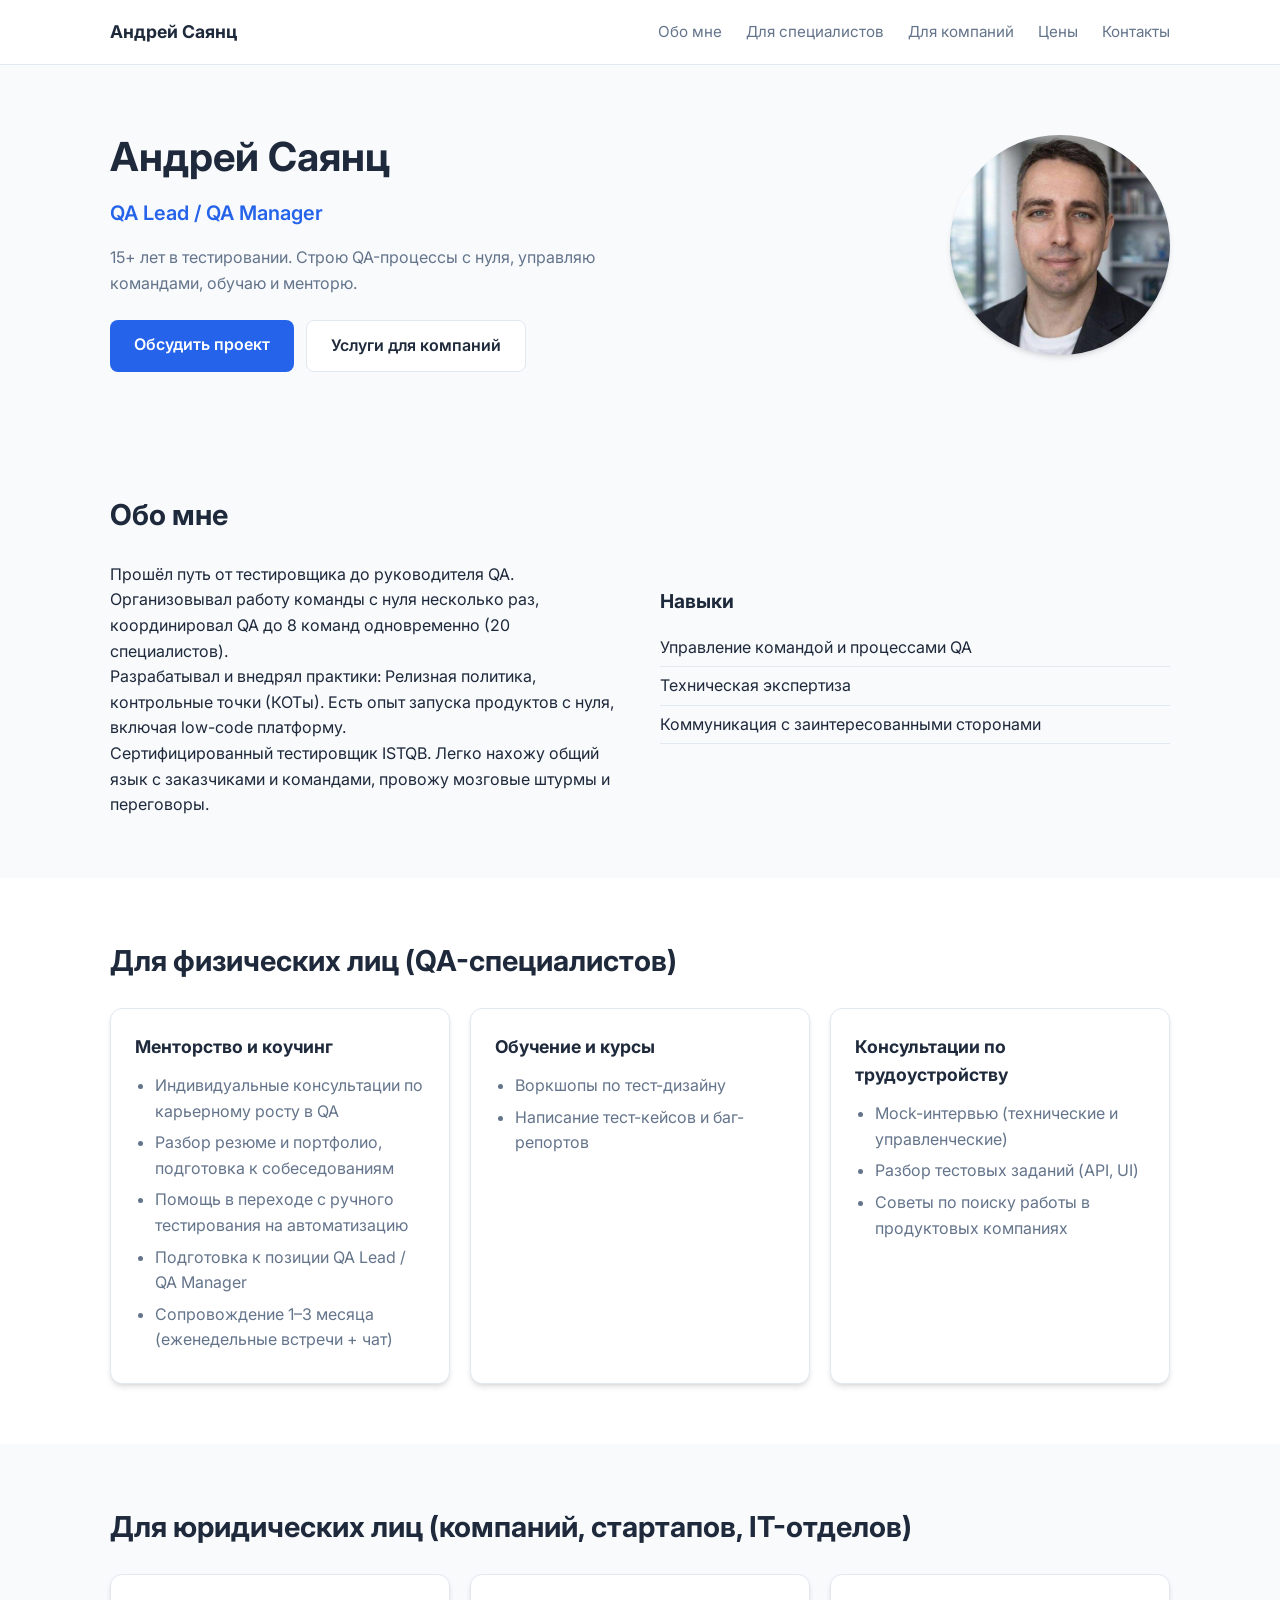
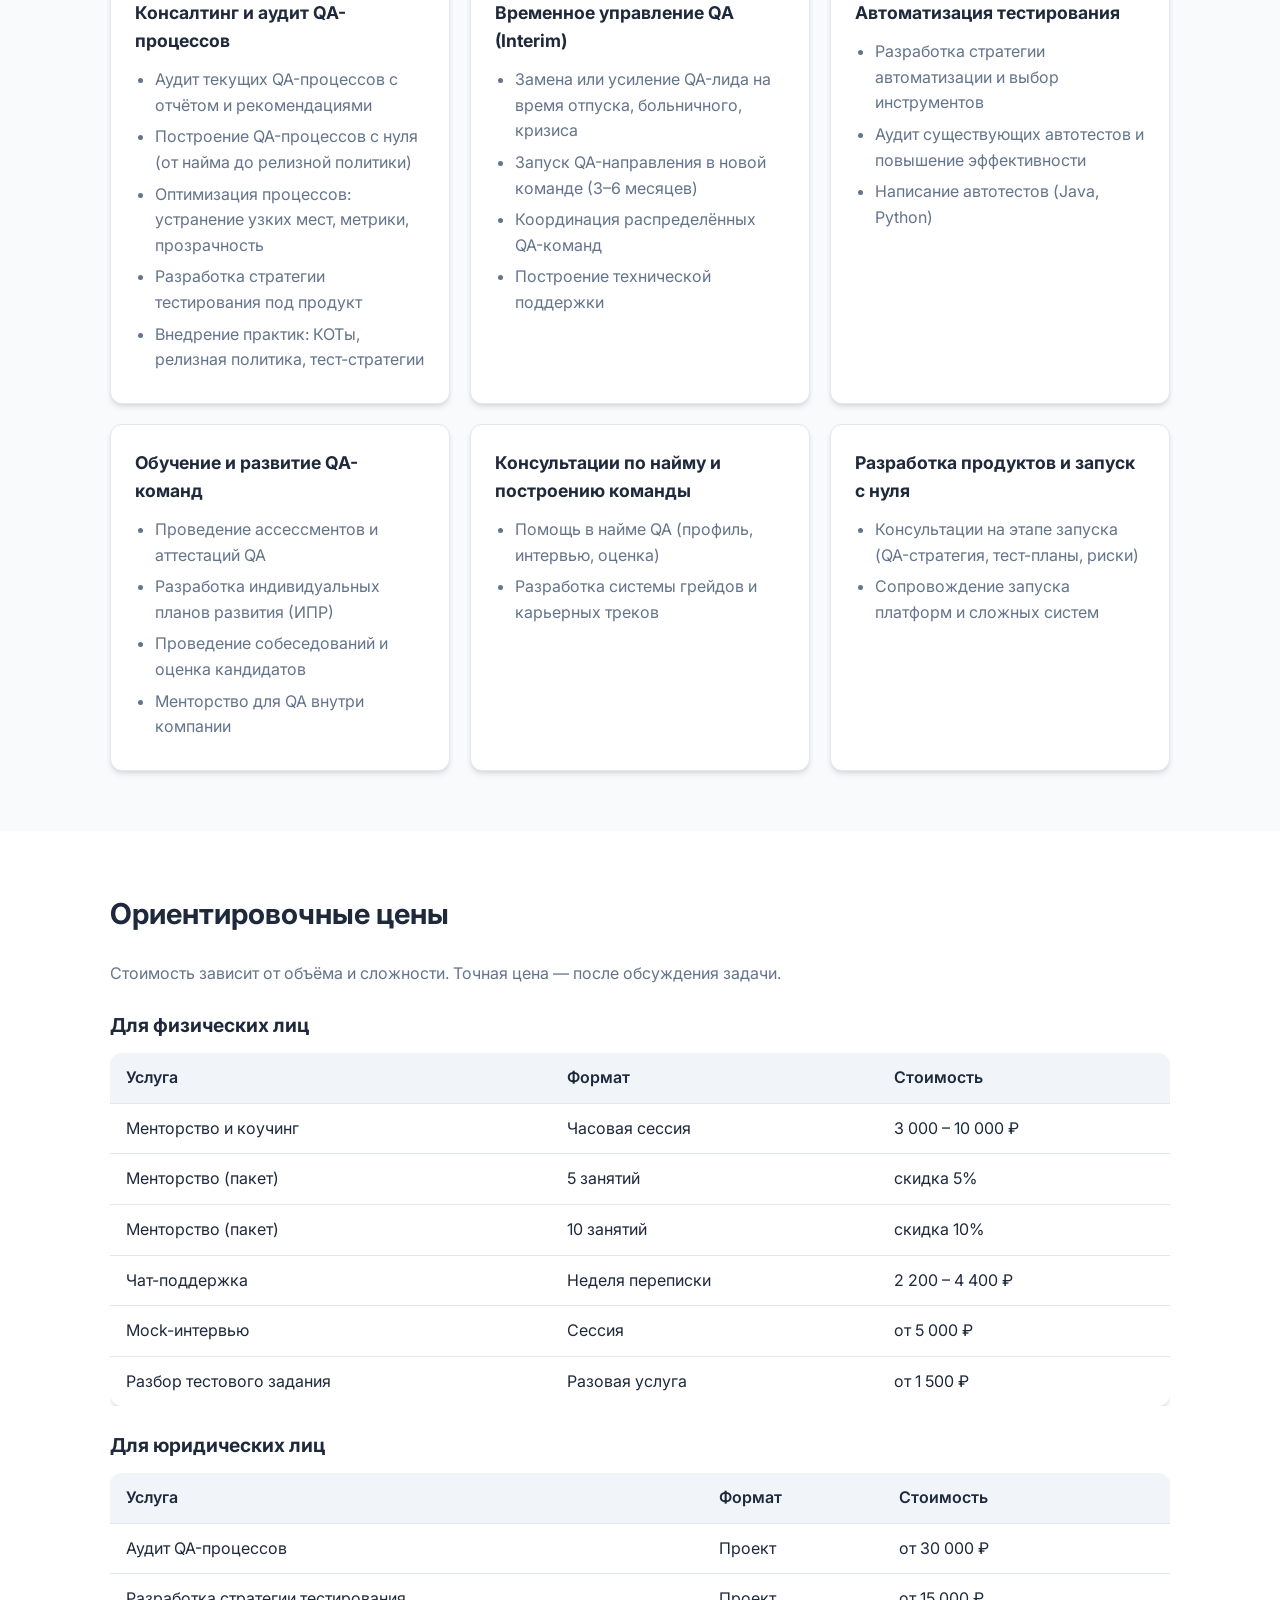
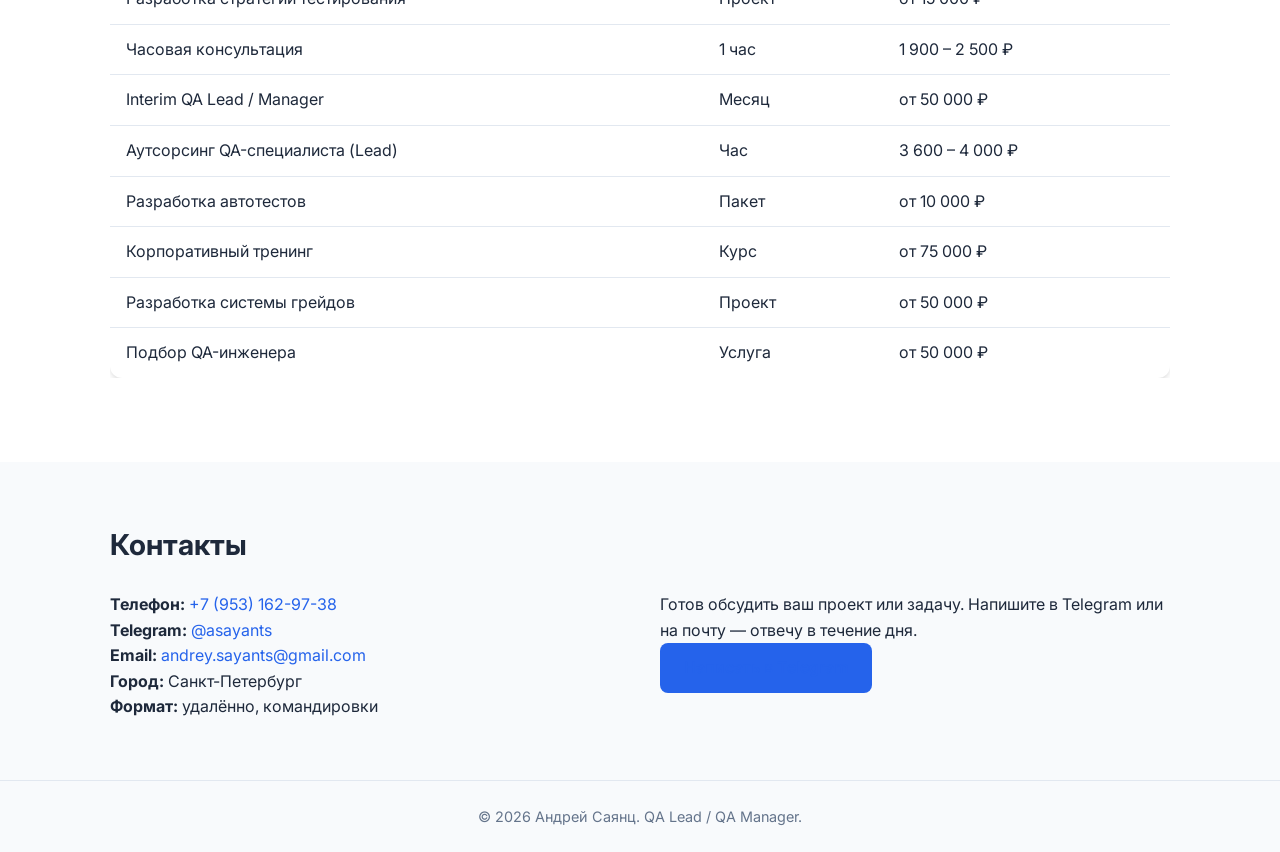
==== index.html @ fab3a45d "Update index.html" ====
<!DOCTYPE html>
<html lang="ru">
<head>
  <meta charset="UTF-8">
  <meta name="viewport" content="width=device-width, initial-scale=1.0">
  <title>Андрей Саянц — QA Lead / QA Manager | Консалтинг и менторство</title>
  <meta name="description" content="Независимый QA-консультант. 15+ лет опыта. Аудит QA, построение процессов, менторство, автоматизация, обучение команд.">
  <link rel="stylesheet" href="style.css">
  <link rel="preconnect" href="https://fonts.googleapis.com">
  <link rel="preconnect" href="https://fonts.gstatic.com" crossorigin>
  <link href="https://fonts.googleapis.com/css2?family=Inter:wght@400;500;600;700&display=swap" rel="stylesheet">
</head>
<body>
  <header class="header">
    <div class="container header-container">
      <a href="#" class="logo">Андрей Саянц</a>
      <nav class="nav">
        <a href="#about">Обо мне</a>
        <a href="#services-b2c">Для специалистов</a>
        <a href="#services-b2b">Для компаний</a>
        <a href="#pricing">Цены</a>
        <a href="#contacts">Контакты</a>
      </nav>
      <button class="burger" aria-label="Меню">
        <span></span><span></span><span></span>
      </button>
    </div>
  </header>

  <main>
    <section class="hero">
      <div class="container hero-container">
        <div class="hero-text">
          <h1>Андрей Саянц</h1>
          <p class="subtitle">QA Lead / QA Manager</p>
          <p class="tagline">15+ лет в тестировании. Строю QA-процессы с нуля, управляю командами, обучаю и менторю.</p>
          <div class="hero-actions">
            <a href="#contacts" class="btn btn-primary">Обсудить проект</a>
            <a href="#services-b2b" class="btn btn-outline">Услуги для компаний</a>
          </div>
        </div>
        <div class="hero-image">
          <img src="images/avatar.jpg" alt="Андрей Саянц" class="avatar" onerror="this.style.display='none'">
        </div>
      </div>
    </section>

    <section id="about" class="section">
      <div class="container">
        <h2>Обо мне</h2>
        <div class="about-grid">
          <div>
            <p>Прошёл путь от тестировщика до руководителя QA. Организовывал работу команды с нуля несколько раз, координировал QA до 8 команд одновременно (20 специалистов).</p>
            <p>Разрабатывал и внедрял практики: Релизная политика, контрольные точки (КОТы). Есть опыт запуска продуктов с нуля, включая low-code платформу.</p>
            <p>Сертифицированный тестировщик ISTQB. Легко нахожу общий язык с заказчиками и командами, провожу мозговые штурмы и переговоры.</p>
          </div>
          <div>
            <h3>Навыки</h3>
            <ul class="skills">
              <li>Управление командой и процессами QA</li>
              <li>Техническая экспертиза</li>
              <li>Коммуникация с заинтересованными сторонами</li>
            </ul>
          </div>
        </div>
      </div>
    </section>

    <section id="services-b2c" class="section section-alt">
      <div class="container">
        <h2>Для физических лиц (QA-специалистов)</h2>
        <div class="cards">
          <div class="card">
            <h3>Менторство и коучинг</h3>
            <ul>
              <li>Индивидуальные консультации по карьерному росту в QA</li>
              <li>Разбор резюме и портфолио, подготовка к собеседованиям</li>
              <li>Помощь в переходе с ручного тестирования на автоматизацию</li>
              <li>Подготовка к позиции QA Lead / QA Manager</li>
              <li>Сопровождение 1–3 месяца (еженедельные встречи + чат)</li>
            </ul>
          </div>
          <div class="card">
            <h3>Обучение и курсы</h3>
            <ul>
              <li>Воркшопы по тест-дизайну</li>
              <li>Написание тест-кейсов и баг-репортов</li>              
            </ul>
          </div>
          <div class="card">
            <h3>Консультации по трудоустройству</h3>
            <ul>
              <li>Mock-интервью (технические и управленческие)</li>
              <li>Разбор тестовых заданий (API, UI)</li>
              <li>Советы по поиску работы в продуктовых компаниях</li>
            </ul>
          </div>
        </div>
      </div>
    </section>

    <section id="services-b2b" class="section">
      <div class="container">
        <h2>Для юридических лиц (компаний, стартапов, IT-отделов)</h2>
        <div class="cards">
          <div class="card">
            <h3>Консалтинг и аудит QA-процессов</h3>
            <ul>
              <li>Аудит текущих QA-процессов с отчётом и рекомендациями</li>
              <li>Построение QA-процессов с нуля (от найма до релизной политики)</li>
              <li>Оптимизация процессов: устранение узких мест, метрики, прозрачность</li>
              <li>Разработка стратегии тестирования под продукт</li>
              <li>Внедрение практик: КОТы, релизная политика, тест-стратегии</li>
            </ul>
          </div>
          <div class="card">
            <h3>Временное управление QA (Interim)</h3>
            <ul>
              <li>Замена или усиление QA-лида на время отпуска, больничного, кризиса</li>
              <li>Запуск QA-направления в новой команде (3–6 месяцев)</li>
              <li>Координация распределённых QA-команд</li>
              <li>Построение технической поддержки</li>
            </ul>
          </div>
          <div class="card">
            <h3>Автоматизация тестирования</h3>
            <ul>
              <li>Разработка стратегии автоматизации и выбор инструментов</li>
              <li>Аудит существующих автотестов и повышение эффективности</li>
              <li>Написание автотестов (Java, Python)</li>
            </ul>
          </div>
          <div class="card">
            <h3>Обучение и развитие QA-команд</h3>
            <ul>
              <li>Проведение ассессментов и аттестаций QA</li>
              <li>Разработка индивидуальных планов развития (ИПР)</li>
              <li>Проведение собеседований и оценка кандидатов</li>
              <li>Менторство для QA внутри компании</li>
            </ul>
          </div>
          <div class="card">
            <h3>Консультации по найму и построению команды</h3>
            <ul>
              <li>Помощь в найме QA (профиль, интервью, оценка)</li>
              <li>Разработка системы грейдов и карьерных треков</li>
            </ul>
          </div>
          <div class="card">
            <h3>Разработка продуктов и запуск с нуля</h3>
            <ul>
              <li>Консультации на этапе запуска (QA-стратегия, тест-планы, риски)</li>
              <li>Сопровождение запуска платформ и сложных систем</li>
            </ul>
          </div>
        </div>
      </div>
    </section>

    <section id="pricing" class="section section-alt">
      <div class="container">
        <h2>Ориентировочные цены</h2>
        <p class="pricing-note">Стоимость зависит от объёма и сложности. Точная цена — после обсуждения задачи.</p>
        <h3>Для физических лиц</h3>
        <div class="table-wrap">
          <table>
            <thead><tr><th>Услуга</th><th>Формат</th><th>Стоимость</th></tr></thead>
            <tbody>
              <tr><td>Менторство и коучинг</td><td>Часовая сессия</td><td>3 000 – 10 000 ₽</td></tr>
              <tr><td>Менторство (пакет)</td><td>5 занятий</td><td>скидка 5%</td></tr>
              <tr><td>Менторство (пакет)</td><td>10 занятий</td><td>скидка 10%</td></tr>
              <tr><td>Чат-поддержка</td><td>Неделя переписки</td><td>2 200 – 4 400 ₽</td></tr>
              <tr><td>Mock-интервью</td><td>Сессия</td><td>от 5 000 ₽</td></tr>
              <tr><td>Разбор тестового задания</td><td>Разовая услуга</td><td>от 1 500 ₽</td></tr>
            </tbody>
          </table>
        </div>
        <h3>Для юридических лиц</h3>
        <div class="table-wrap">
          <table>
            <thead><tr><th>Услуга</th><th>Формат</th><th>Стоимость</th></tr></thead>
            <tbody>
              <tr><td>Аудит QA-процессов</td><td>Проект</td><td>от 30 000 ₽</td></tr>
              <tr><td>Разработка стратегии тестирования</td><td>Проект</td><td>от 15 000 ₽</td></tr>
              <tr><td>Часовая консультация</td><td>1 час</td><td>1 900 – 2 500 ₽</td></tr>
              <tr><td>Interim QA Lead / Manager</td><td>Месяц</td><td>от 50 000 ₽</td></tr>
              <tr><td>Аутсорсинг QA-специалиста (Lead)</td><td>Час</td><td>3 600 – 4 000 ₽</td></tr>
              <tr><td>Разработка автотестов</td><td>Пакет</td><td>от 10 000 ₽</td></tr>
              <tr><td>Корпоративный тренинг</td><td>Курс</td><td>от 75 000 ₽</td></tr>
              <tr><td>Разработка системы грейдов</td><td>Проект</td><td>от 50 000 ₽</td></tr>
              <tr><td>Подбор QA-инженера</td><td>Услуга</td><td>от 50 000 ₽</td></tr>
            </tbody>
          </table>
        </div>
      </div>
    </section>

    <section id="contacts" class="section">
      <div class="container">
        <h2>Контакты</h2>
        <div class="contacts-grid">
          <div>
            <p><strong>Телефон:</strong> <a href="tel:+79531629738">+7 (953) 162-97-38</a></p>
            <p><strong>Telegram:</strong> <a href="https://t.me/asayants" target="_blank">@asayants</a></p>
            <p><strong>Email:</strong> <a href="mailto:andrey.sayants@gmail.com">andrey.sayants@gmail.com</a></p>
            <p><strong>Город:</strong> Санкт-Петербург</p>
            <p><strong>Формат:</strong> удалённо, командировки</p>
          </div>
          <div>
            <p>Готов обсудить ваш проект или задачу. Напишите в Telegram или на почту — отвечу в течение дня.</p>
            <a href="https://t.me/asayants" class="btn btn-primary" target="_blank">Написать в Telegram</a>
          </div>
        </div>
      </div>
    </section>
  </main>

  <footer class="footer">
    <div class="container">
      <p>© <span id="year"></span> Андрей Саянц. QA Lead / QA Manager.</p>
    </div>
  </footer>

  <script src="script.js"></script>
</body>
</html>
---- style.css ----
:root {
  --bg: #f8fafc;
  --text: #1e293b;
  --muted: #64748b;
  --primary: #2563eb;
  --primary-hover: #1d4ed8;
  --card-bg: #ffffff;
  --border: #e2e8f0;
  --radius: 12px;
  --shadow: 0 4px 6px -1px rgb(0 0 0 / 0.1), 0 2px 4px -2px rgb(0 0 0 / 0.1);
}
* { box-sizing: border-box; margin: 0; padding: 0; }
body { font-family: 'Inter', sans-serif; background: var(--bg); color: var(--text); line-height: 1.6; }
.container { max-width: 1100px; margin: 0 auto; padding: 0 20px; }
.header { background: #fff; border-bottom: 1px solid var(--border); position: sticky; top: 0; z-index: 10; }
.header-container { display: flex; align-items: center; justify-content: space-between; height: 64px; }
.logo { font-weight: 700; font-size: 1.1rem; color: var(--text); text-decoration: none; }
.nav { display: flex; gap: 24px; }
.nav a { color: var(--muted); text-decoration: none; font-size: 0.95rem; transition: color 0.2s; }
.nav a:hover { color: var(--primary); }
.burger { display: none; background: none; border: none; cursor: pointer; flex-direction: column; gap: 4px; }
.burger span { width: 24px; height: 2px; background: var(--text); }
.hero { padding: 60px 0; }
.hero-container { display: flex; align-items: center; gap: 40px; }
.hero-text { flex: 1; }
.hero-text h1 { font-size: 2.5rem; margin-bottom: 8px; }
.subtitle { font-size: 1.25rem; color: var(--primary); font-weight: 600; margin-bottom: 16px; }
.tagline { color: var(--muted); margin-bottom: 24px; max-width: 500px; }
.hero-actions { display: flex; gap: 12px; flex-wrap: wrap; }
.btn { display: inline-block; padding: 12px 24px; border-radius: 8px; text-decoration: none; font-weight: 600; transition: all 0.2s; }
.btn-primary { background: var(--primary); color: #fff; }
.btn-primary:hover { background: var(--primary-hover); }
.btn-outline { border: 1px solid var(--border); color: var(--text); background: #fff; }
.btn-outline:hover { border-color: var(--primary); color: var(--primary); }
.avatar { width: 220px; height: 220px; border-radius: 50%; object-fit: cover; box-shadow: var(--shadow); background: #e2e8f0; }
.section { padding: 60px 0; }
.section-alt { background: #fff; }
.section h2 { font-size: 1.8rem; margin-bottom: 24px; }
.section h3 { font-size: 1.2rem; margin: 24px 0 12px; }
.about-grid { display: grid; grid-template-columns: 1fr 1fr; gap: 40px; }
.skills { list-style: none; padding: 0; }
.skills li { padding: 6px 0; border-bottom: 1px solid var(--border); }
.cards { display: grid; grid-template-columns: repeat(auto-fit, minmax(280px, 1fr)); gap: 20px; }
.card { background: var(--card-bg); border: 1px solid var(--border); border-radius: var(--radius); padding: 24px; box-shadow: var(--shadow); }
.card h3 { margin-top: 0; margin-bottom: 12px; font-size: 1.1rem; }
.card ul { padding-left: 20px; color: var(--muted); }
.card li { margin-bottom: 6px; }
.table-wrap { overflow-x: auto; margin-bottom: 24px; }
table { width: 100%; border-collapse: collapse; background: #fff; border-radius: var(--radius); overflow: hidden; box-shadow: var(--shadow); }
th, td { padding: 12px 16px; text-align: left; border-bottom: 1px solid var(--border); }
th { background: #f1f5f9; font-weight: 600; }
tr:last-child td { border-bottom: none; }
.pricing-note { color: var(--muted); margin-bottom: 16px; }
.contacts-grid { display: grid; grid-template-columns: 1fr 1fr; gap: 40px; }
.contacts-grid a { color: var(--primary); text-decoration: none; }
.contacts-grid a:hover { text-decoration: underline; }
.footer { padding: 24px 0; text-align: center; color: var(--muted); font-size: 0.9rem; border-top: 1px solid var(--border); }
@media (max-width: 768px) {
  .nav { display: none; }
  .burger { display: flex; }
  .hero-container { flex-direction: column-reverse; text-align: center; }
  .hero-actions { justify-content: center; }
  .about-grid, .contacts-grid { grid-template-columns: 1fr; }
  .hero-text h1 { font-size: 2rem; }
}
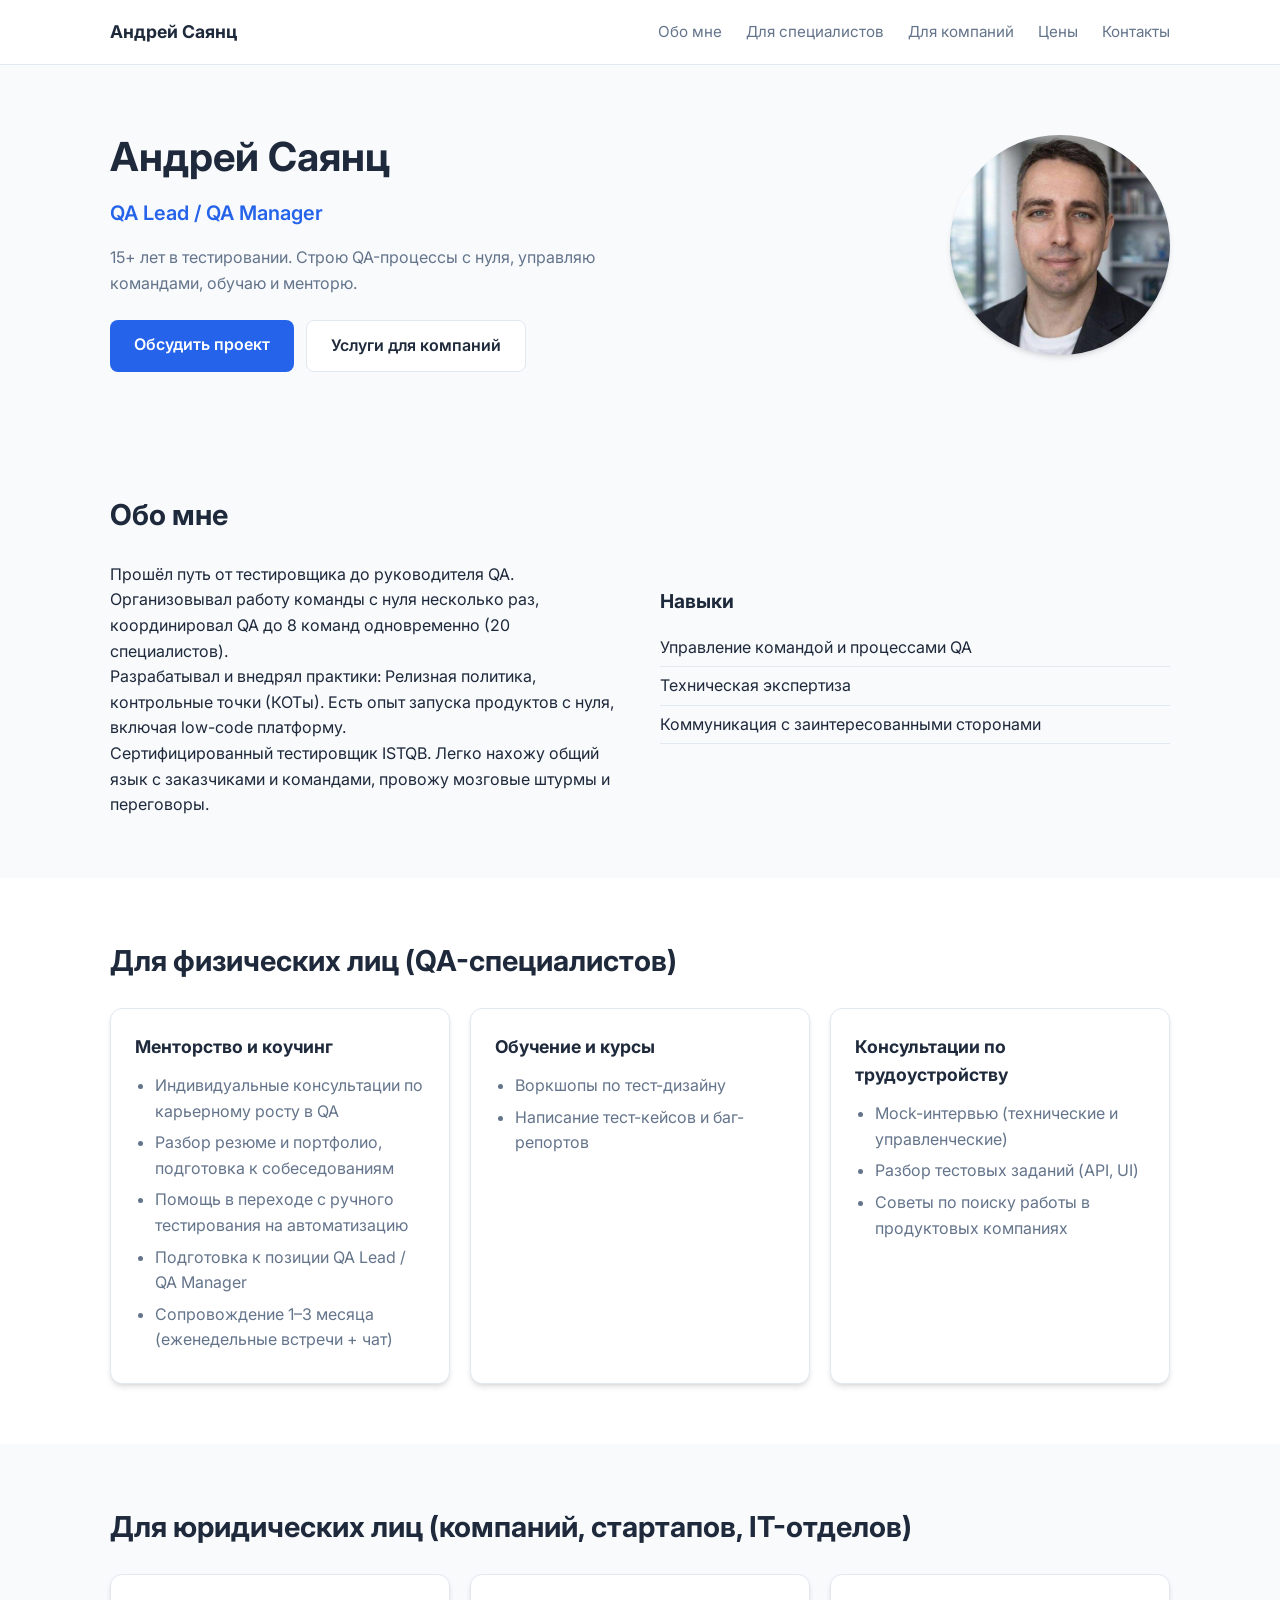
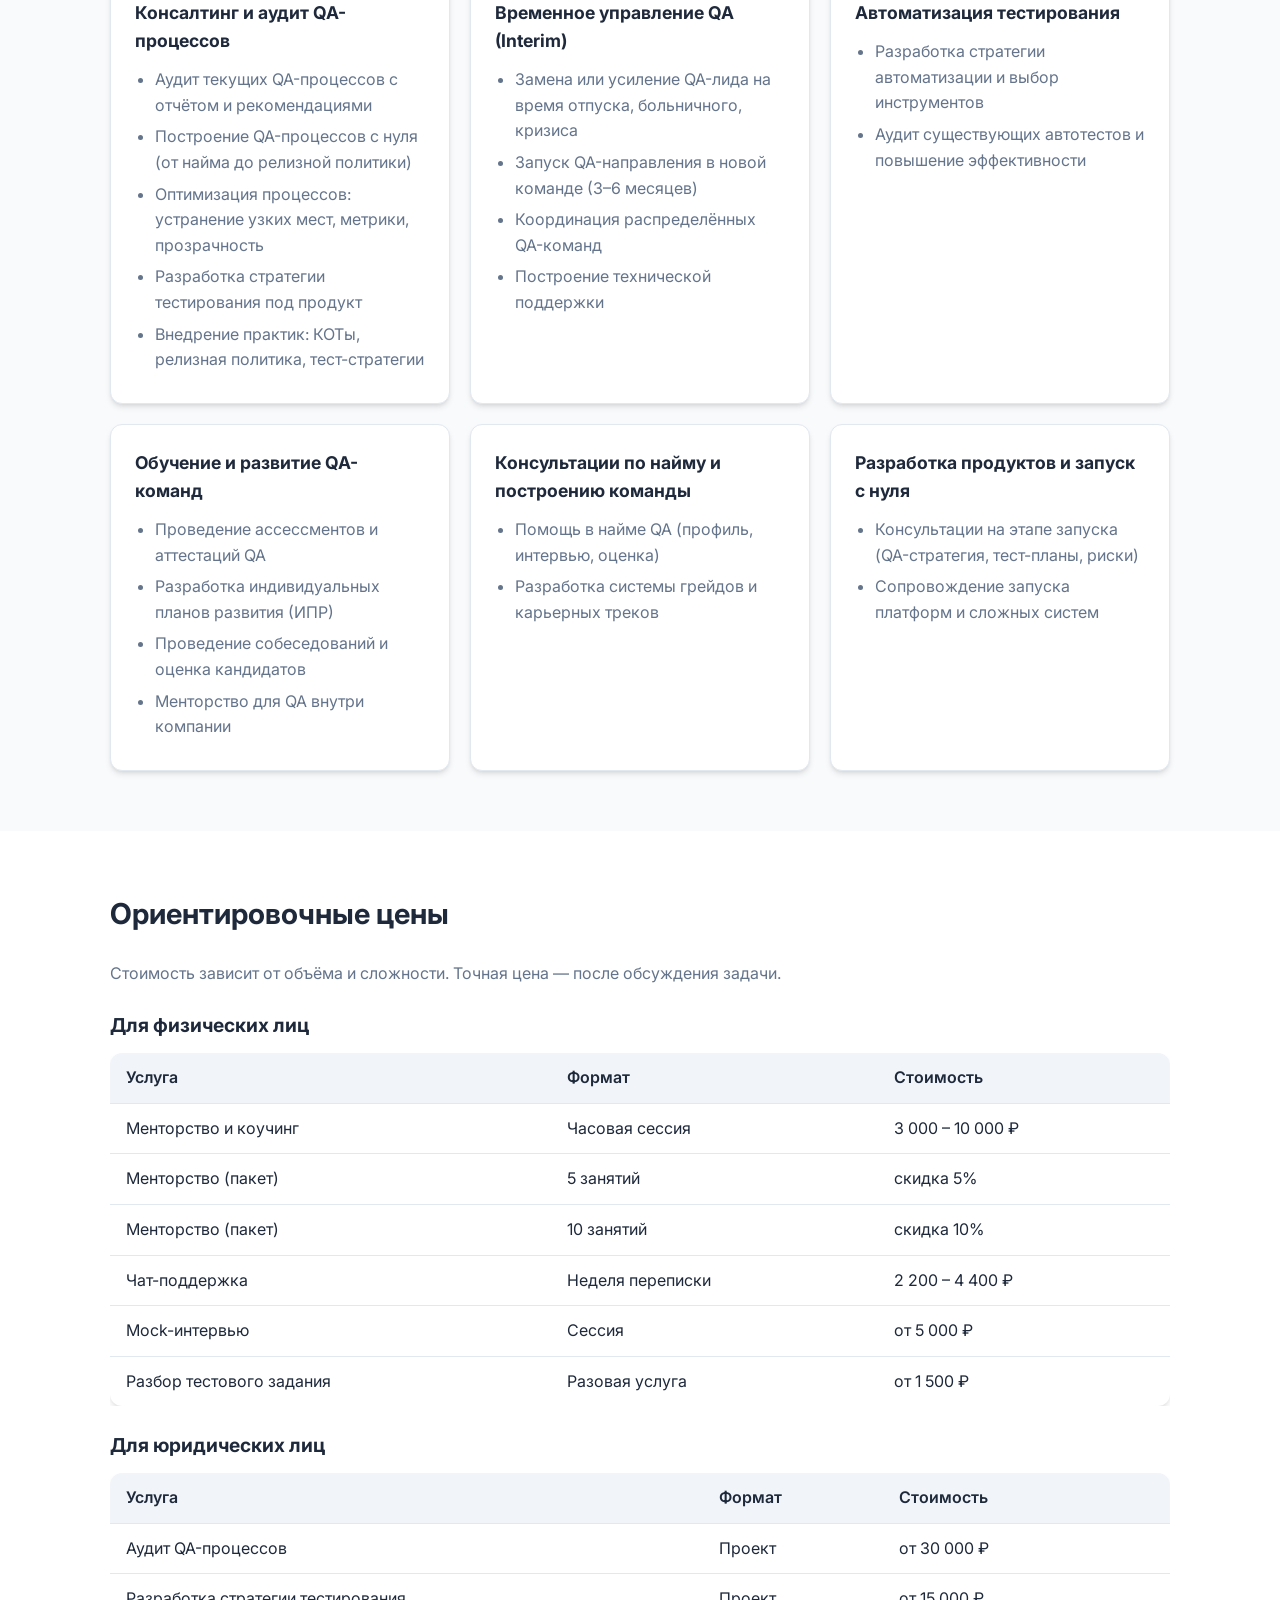
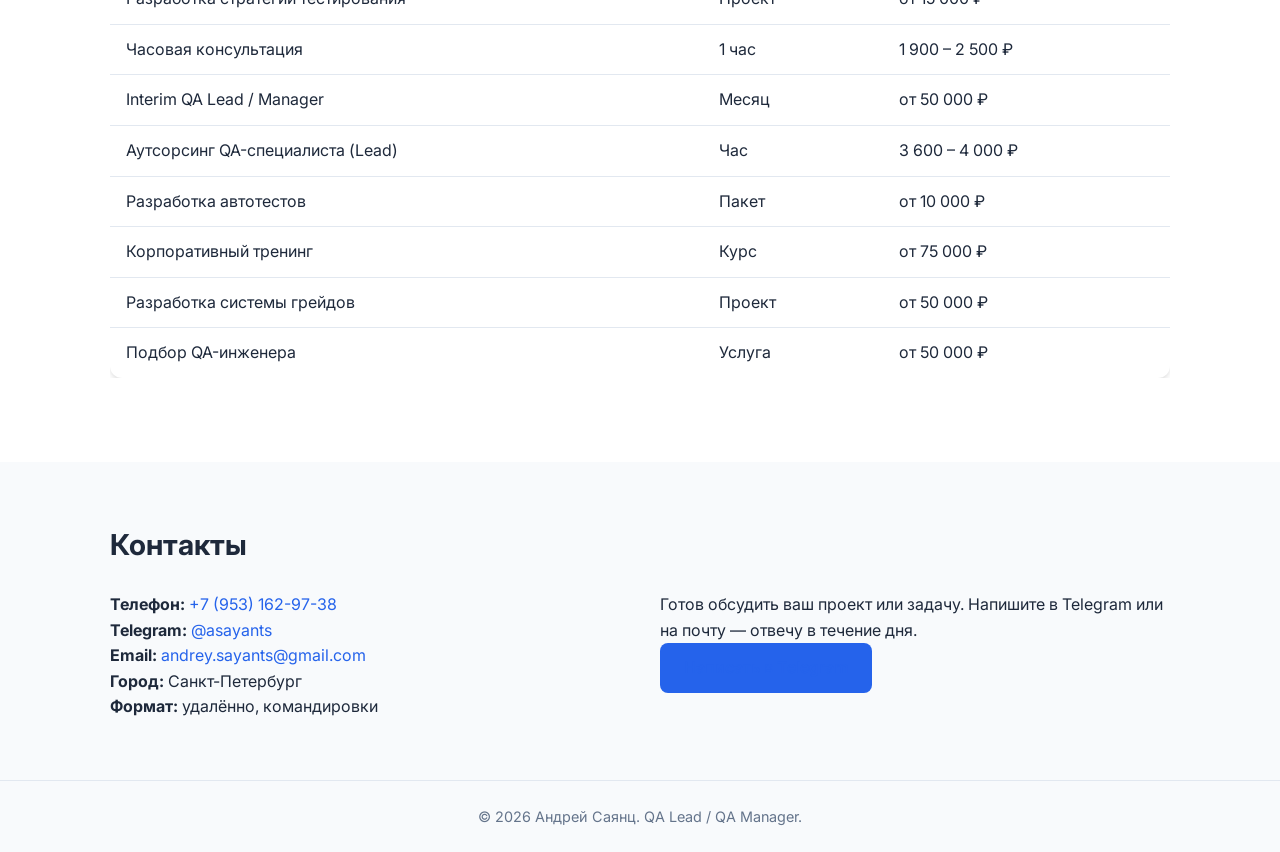
==== commit e7191973: "Update index.html" ====
--- a/index.html
+++ b/index.html
@@ -127,7 +127,6 @@
             <ul>
               <li>Разработка стратегии автоматизации и выбор инструментов</li>
               <li>Аудит существующих автотестов и повышение эффективности</li>
-              <li>Написание автотестов (Java, Python)</li>
             </ul>
           </div>
           <div class="card">
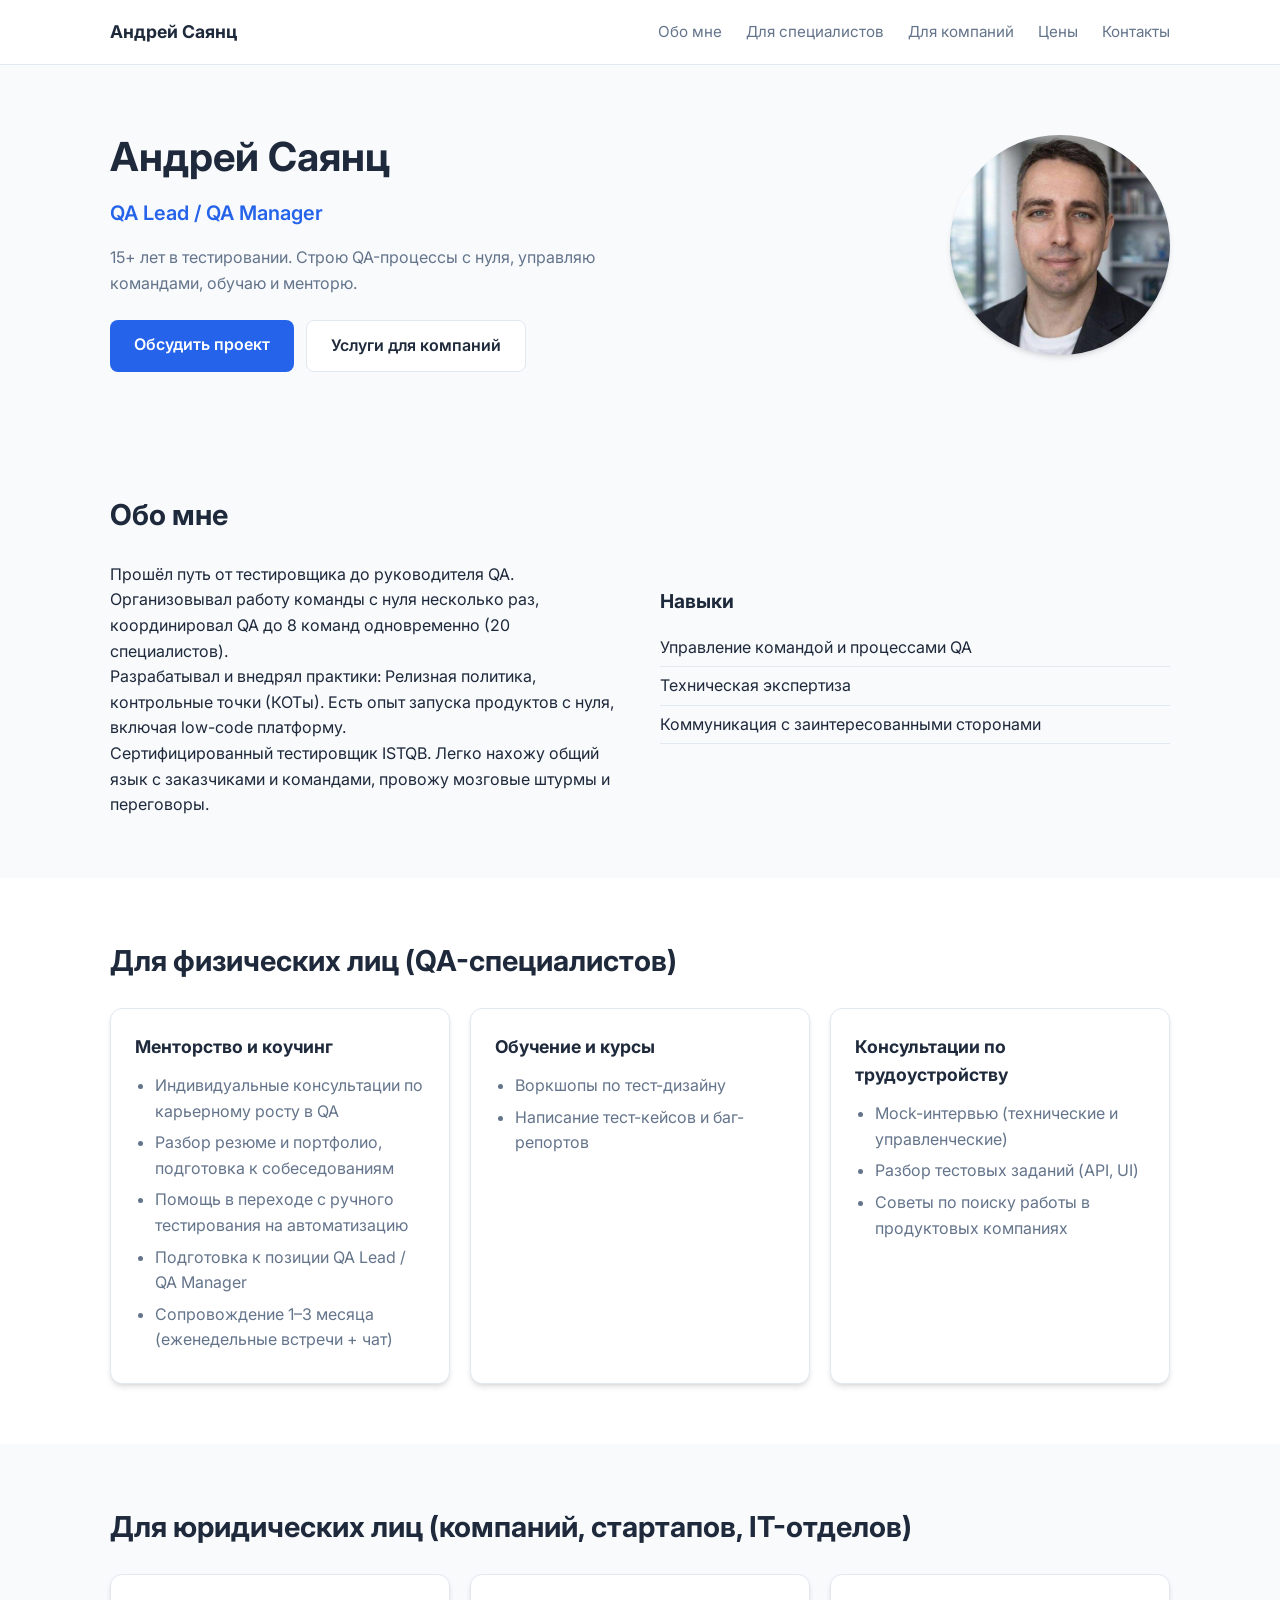
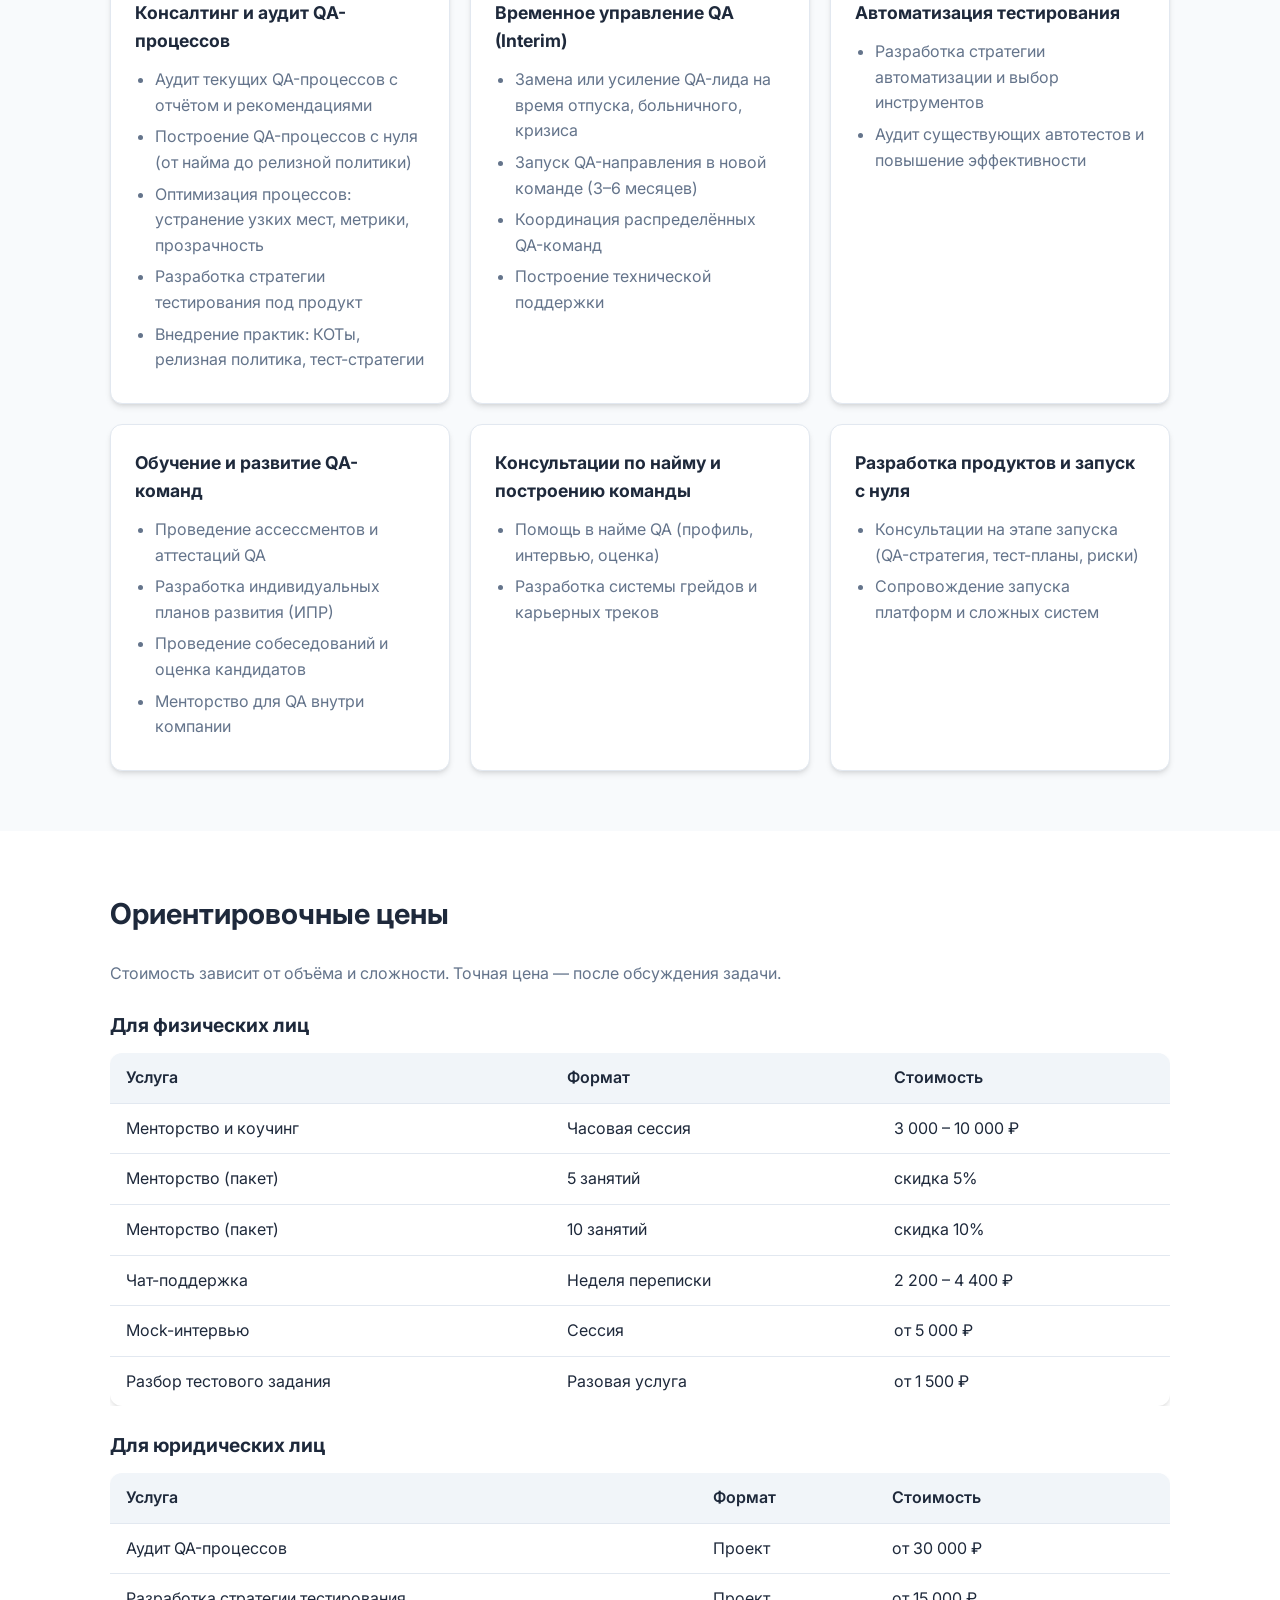
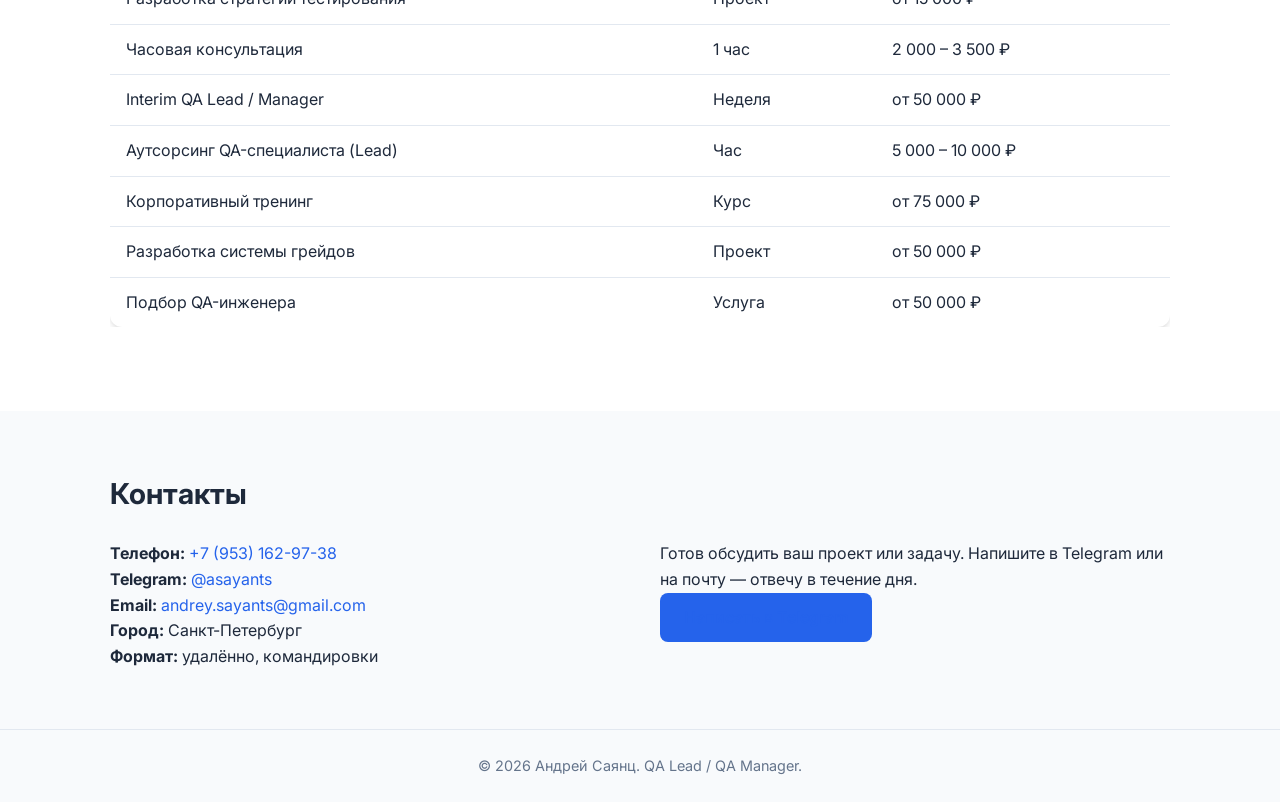
==== commit e543b388: "Update index.html" ====
--- a/index.html
+++ b/index.html
@@ -181,10 +181,9 @@
             <tbody>
               <tr><td>Аудит QA-процессов</td><td>Проект</td><td>от 30 000 ₽</td></tr>
               <tr><td>Разработка стратегии тестирования</td><td>Проект</td><td>от 15 000 ₽</td></tr>
-              <tr><td>Часовая консультация</td><td>1 час</td><td>1 900 – 2 500 ₽</td></tr>
-              <tr><td>Interim QA Lead / Manager</td><td>Месяц</td><td>от 50 000 ₽</td></tr>
-              <tr><td>Аутсорсинг QA-специалиста (Lead)</td><td>Час</td><td>3 600 – 4 000 ₽</td></tr>
-              <tr><td>Разработка автотестов</td><td>Пакет</td><td>от 10 000 ₽</td></tr>
+              <tr><td>Часовая консультация</td><td>1 час</td><td>2 000 – 3 500 ₽</td></tr>
+              <tr><td>Interim QA Lead / Manager</td><td>Неделя</td><td>от 50 000 ₽</td></tr>
+              <tr><td>Аутсорсинг QA-специалиста (Lead)</td><td>Час</td><td>5 000 – 10 000 ₽</td></tr>
               <tr><td>Корпоративный тренинг</td><td>Курс</td><td>от 75 000 ₽</td></tr>
               <tr><td>Разработка системы грейдов</td><td>Проект</td><td>от 50 000 ₽</td></tr>
               <tr><td>Подбор QA-инженера</td><td>Услуга</td><td>от 50 000 ₽</td></tr>
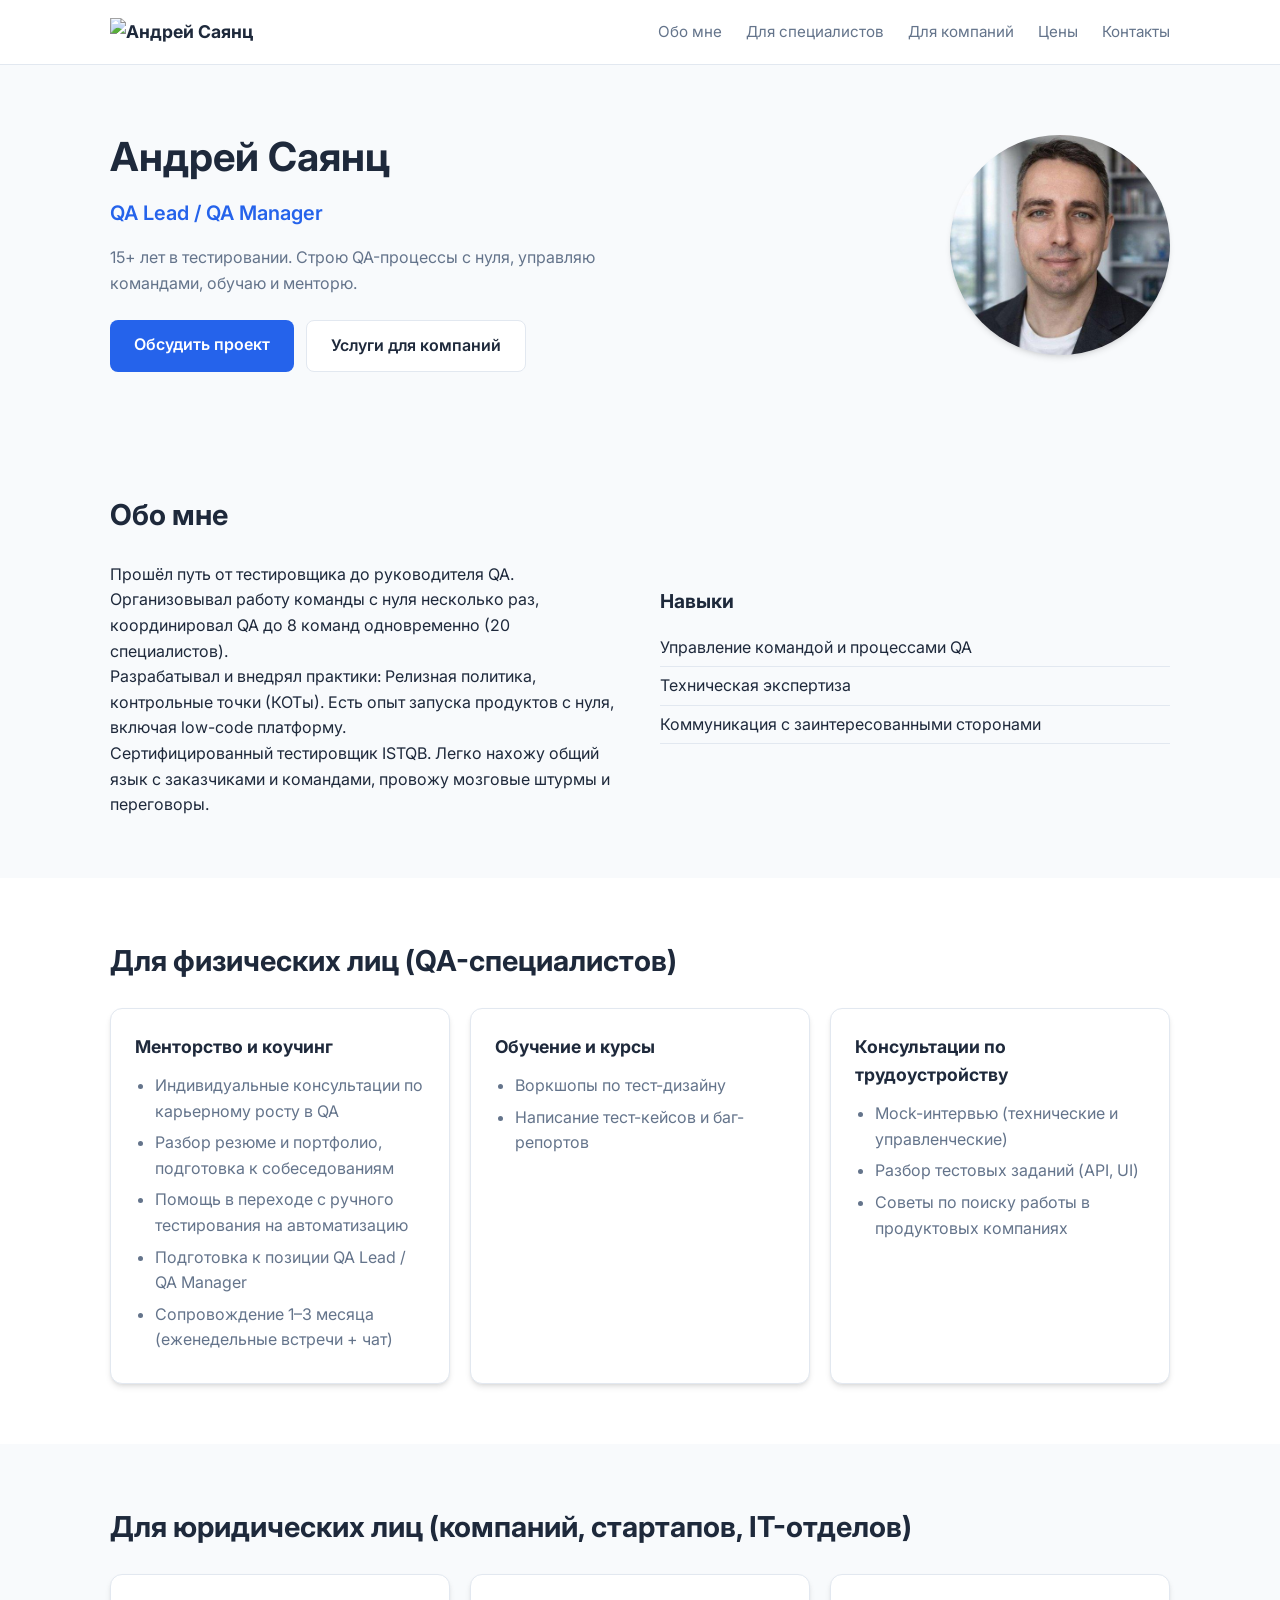
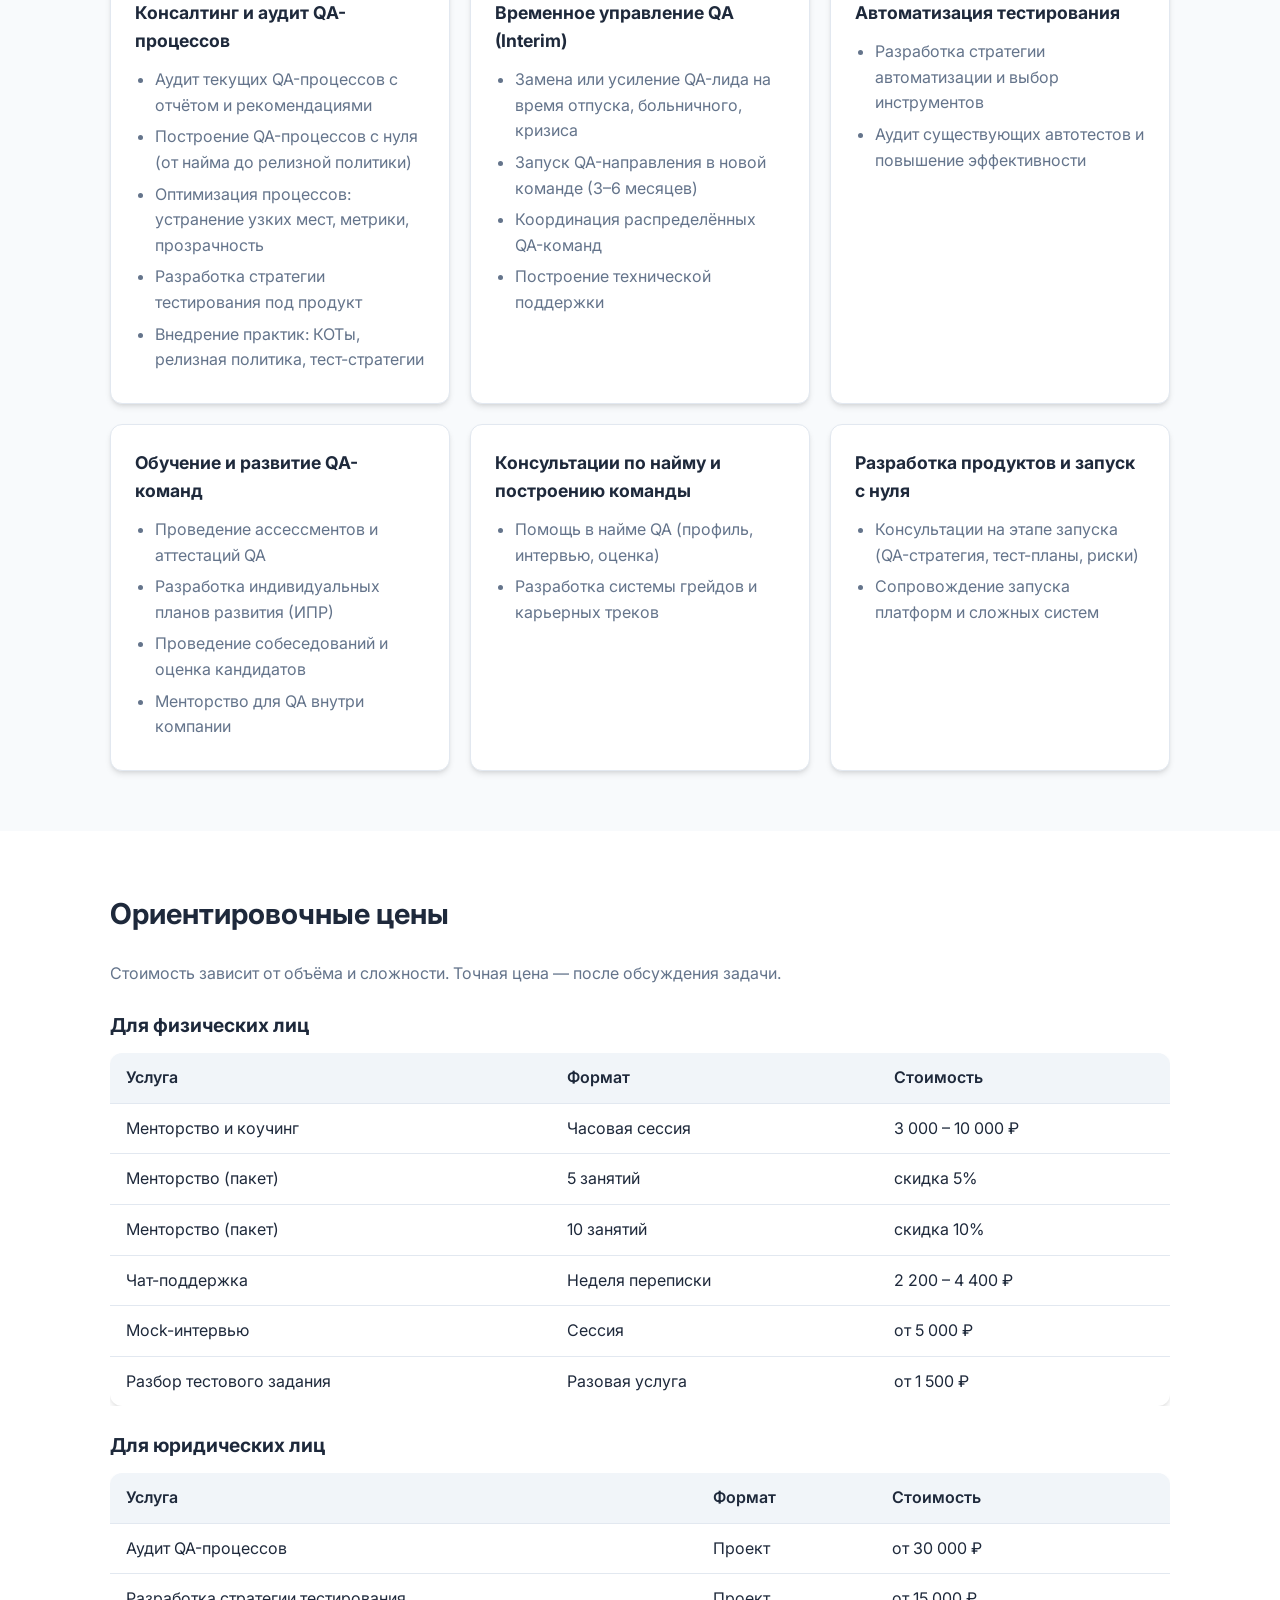
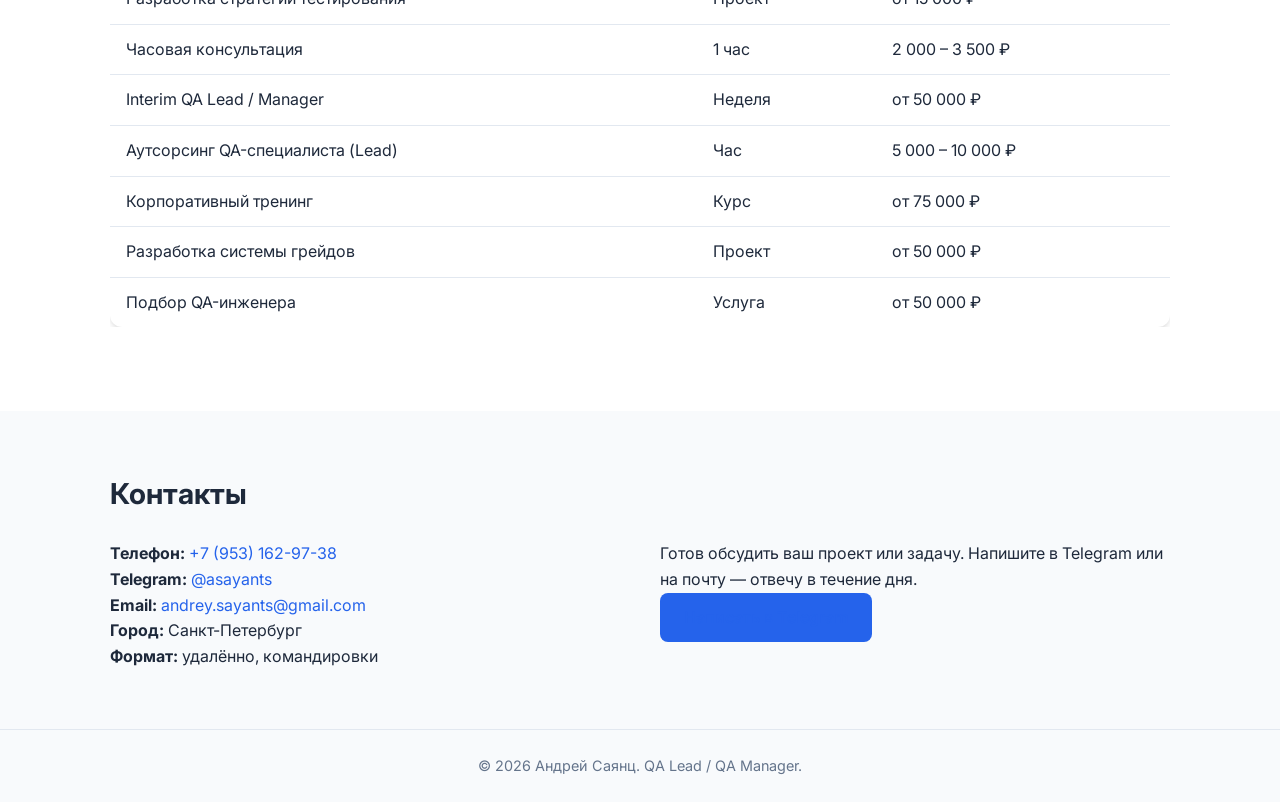
==== commit d3d4748d: "Update index.html" ====
--- a/index.html
+++ b/index.html
@@ -9,11 +9,14 @@
   <link rel="preconnect" href="https://fonts.googleapis.com">
   <link rel="preconnect" href="https://fonts.gstatic.com" crossorigin>
   <link href="https://fonts.googleapis.com/css2?family=Inter:wght@400;500;600;700&display=swap" rel="stylesheet">
+  <link rel="icon" href="favicon.ico" type="image/x-icon">
 </head>
 <body>
   <header class="header">
     <div class="container header-container">
-      <a href="#" class="logo">Андрей Саянц</a>
+      <a href="#" class="logo">
+      <img src="images/logoSAsmall.svg" alt="Андрей Саянц">
+      </a>
       <nav class="nav">
         <a href="#about">Обо мне</a>
         <a href="#services-b2c">Для специалистов</a>
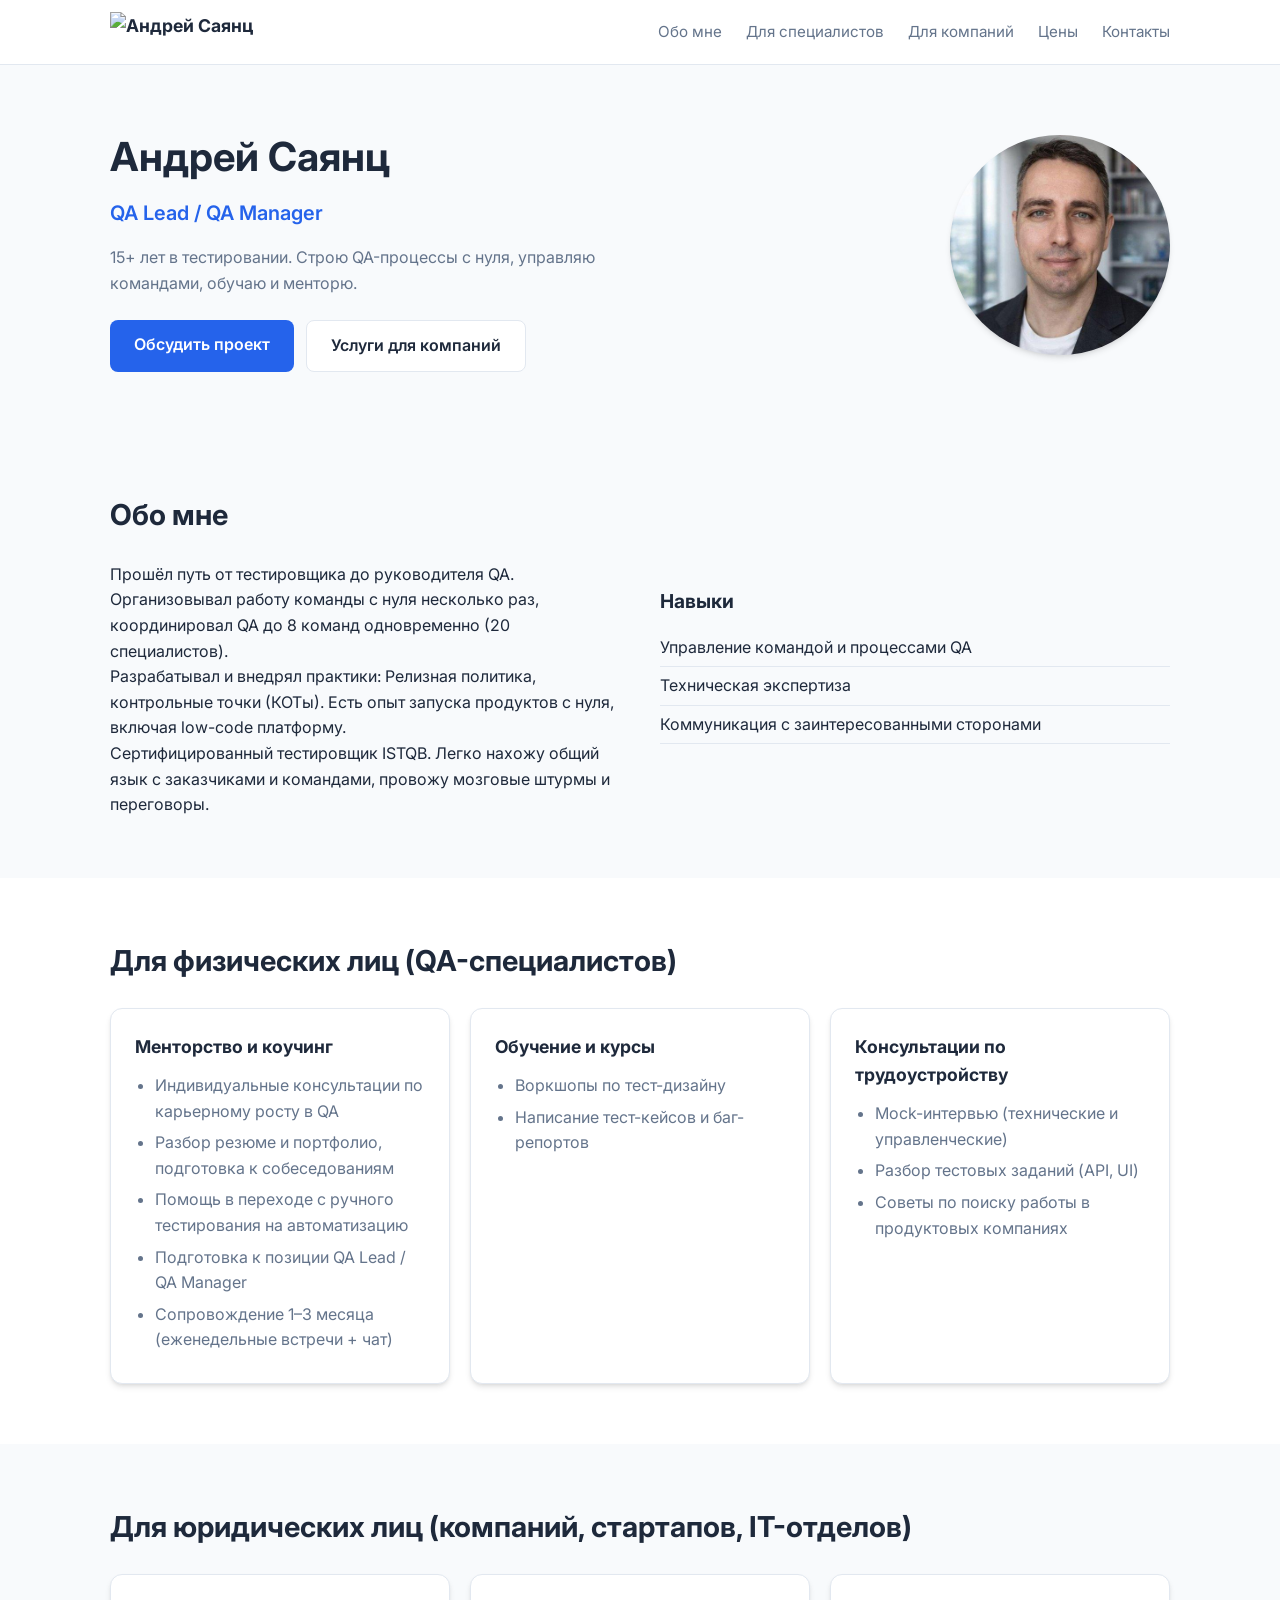
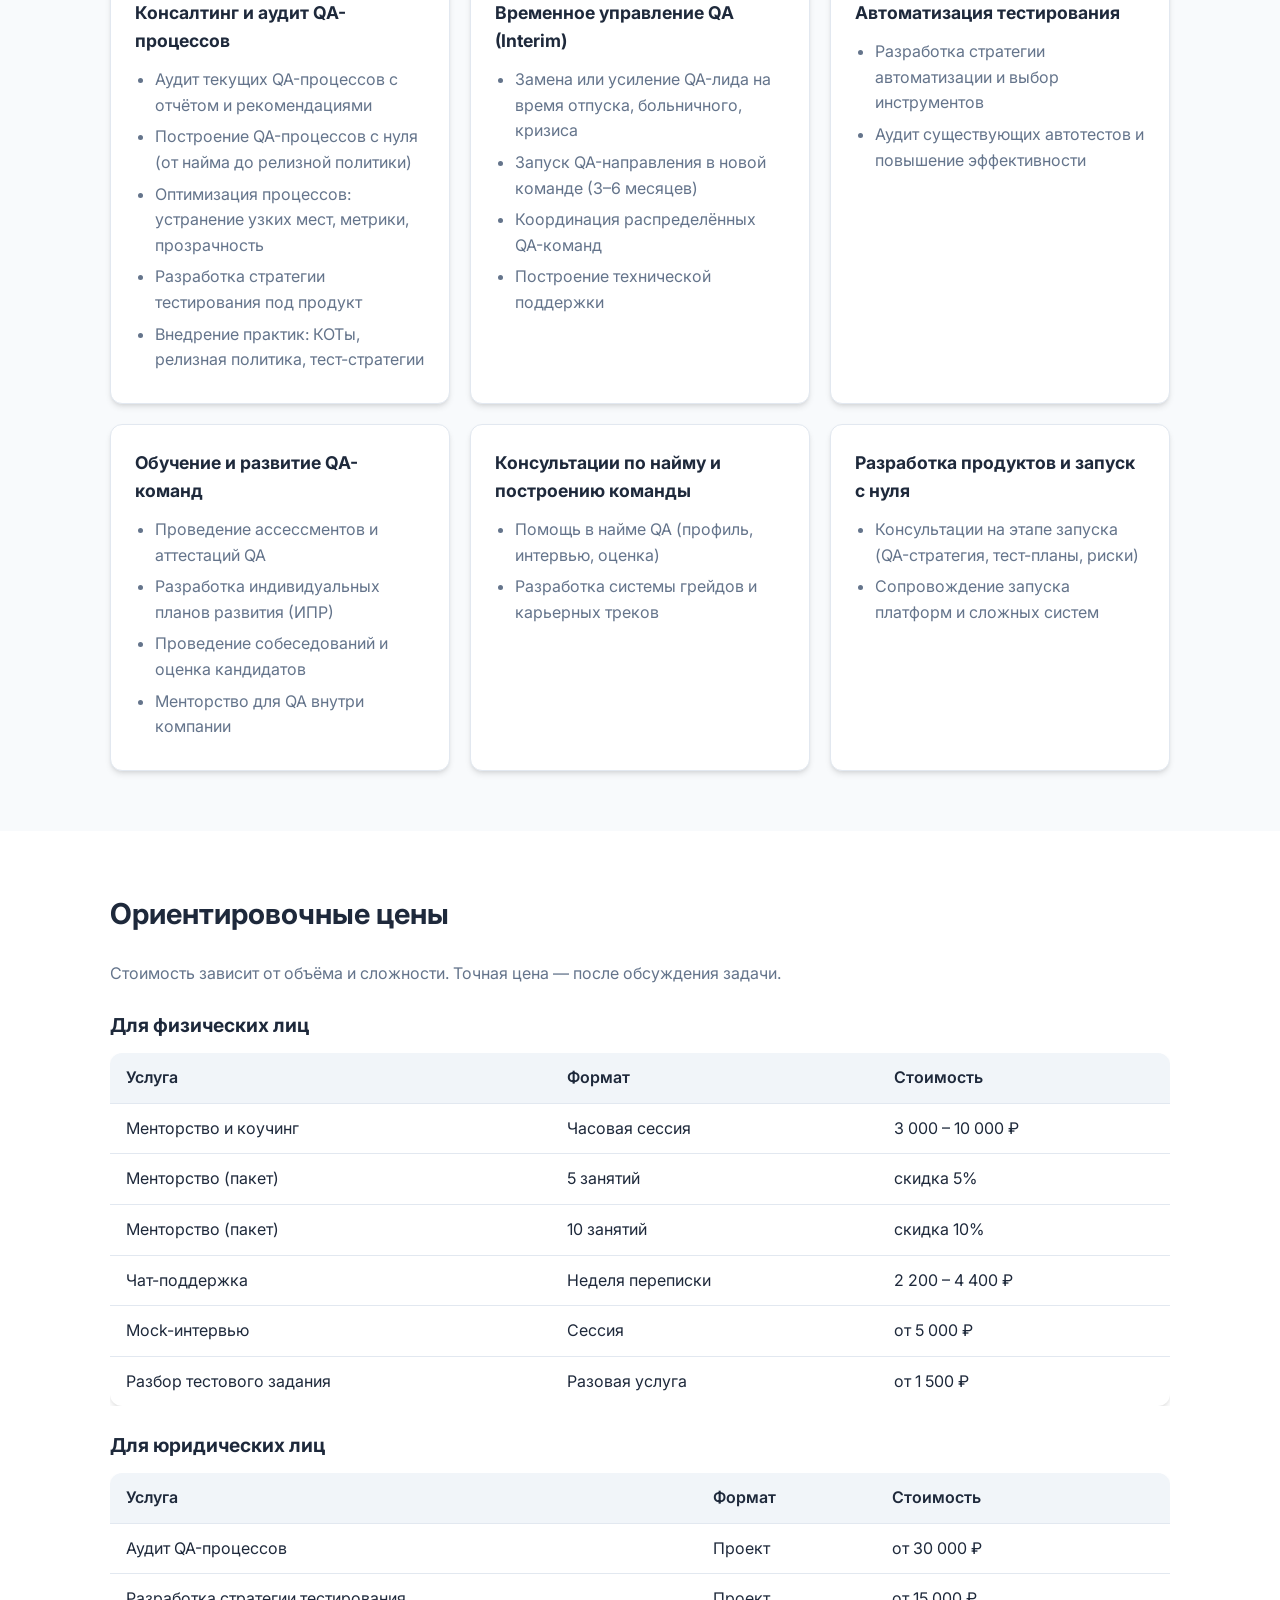
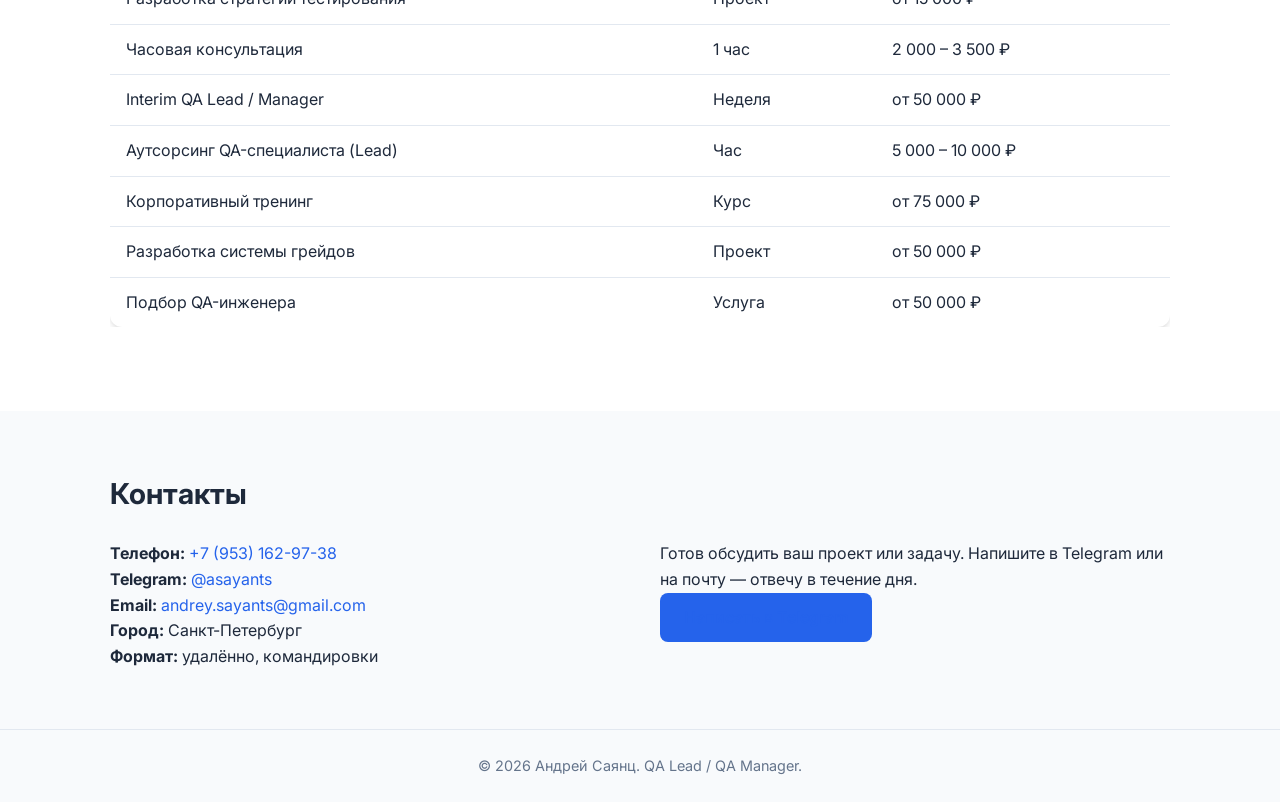
==== commit 7d00adf4: "Update index.html" ====
--- a/index.html
+++ b/index.html
@@ -15,7 +15,7 @@
   <header class="header">
     <div class="container header-container">
       <a href="#" class="logo">
-      <img src="images/logoSAsmall.svg" alt="Андрей Саянц">
+      <img src="images/logoSAsmall.png" alt="Андрей Саянц">
       </a>
       <nav class="nav">
         <a href="#about">Обо мне</a>
--- a/style.css
+++ b/style.css
@@ -15,6 +15,11 @@
 .header { background: #fff; border-bottom: 1px solid var(--border); position: sticky; top: 0; z-index: 10; }
 .header-container { display: flex; align-items: center; justify-content: space-between; height: 64px; }
 .logo { font-weight: 700; font-size: 1.1rem; color: var(--text); text-decoration: none; }
+.logo img {
+  height: 40px;        /* подберите высоту под ваш логотип */
+  width: auto;         /* сохраняет пропорции */
+  display: block;
+}
 .nav { display: flex; gap: 24px; }
 .nav a { color: var(--muted); text-decoration: none; font-size: 0.95rem; transition: color 0.2s; }
 .nav a:hover { color: var(--primary); }
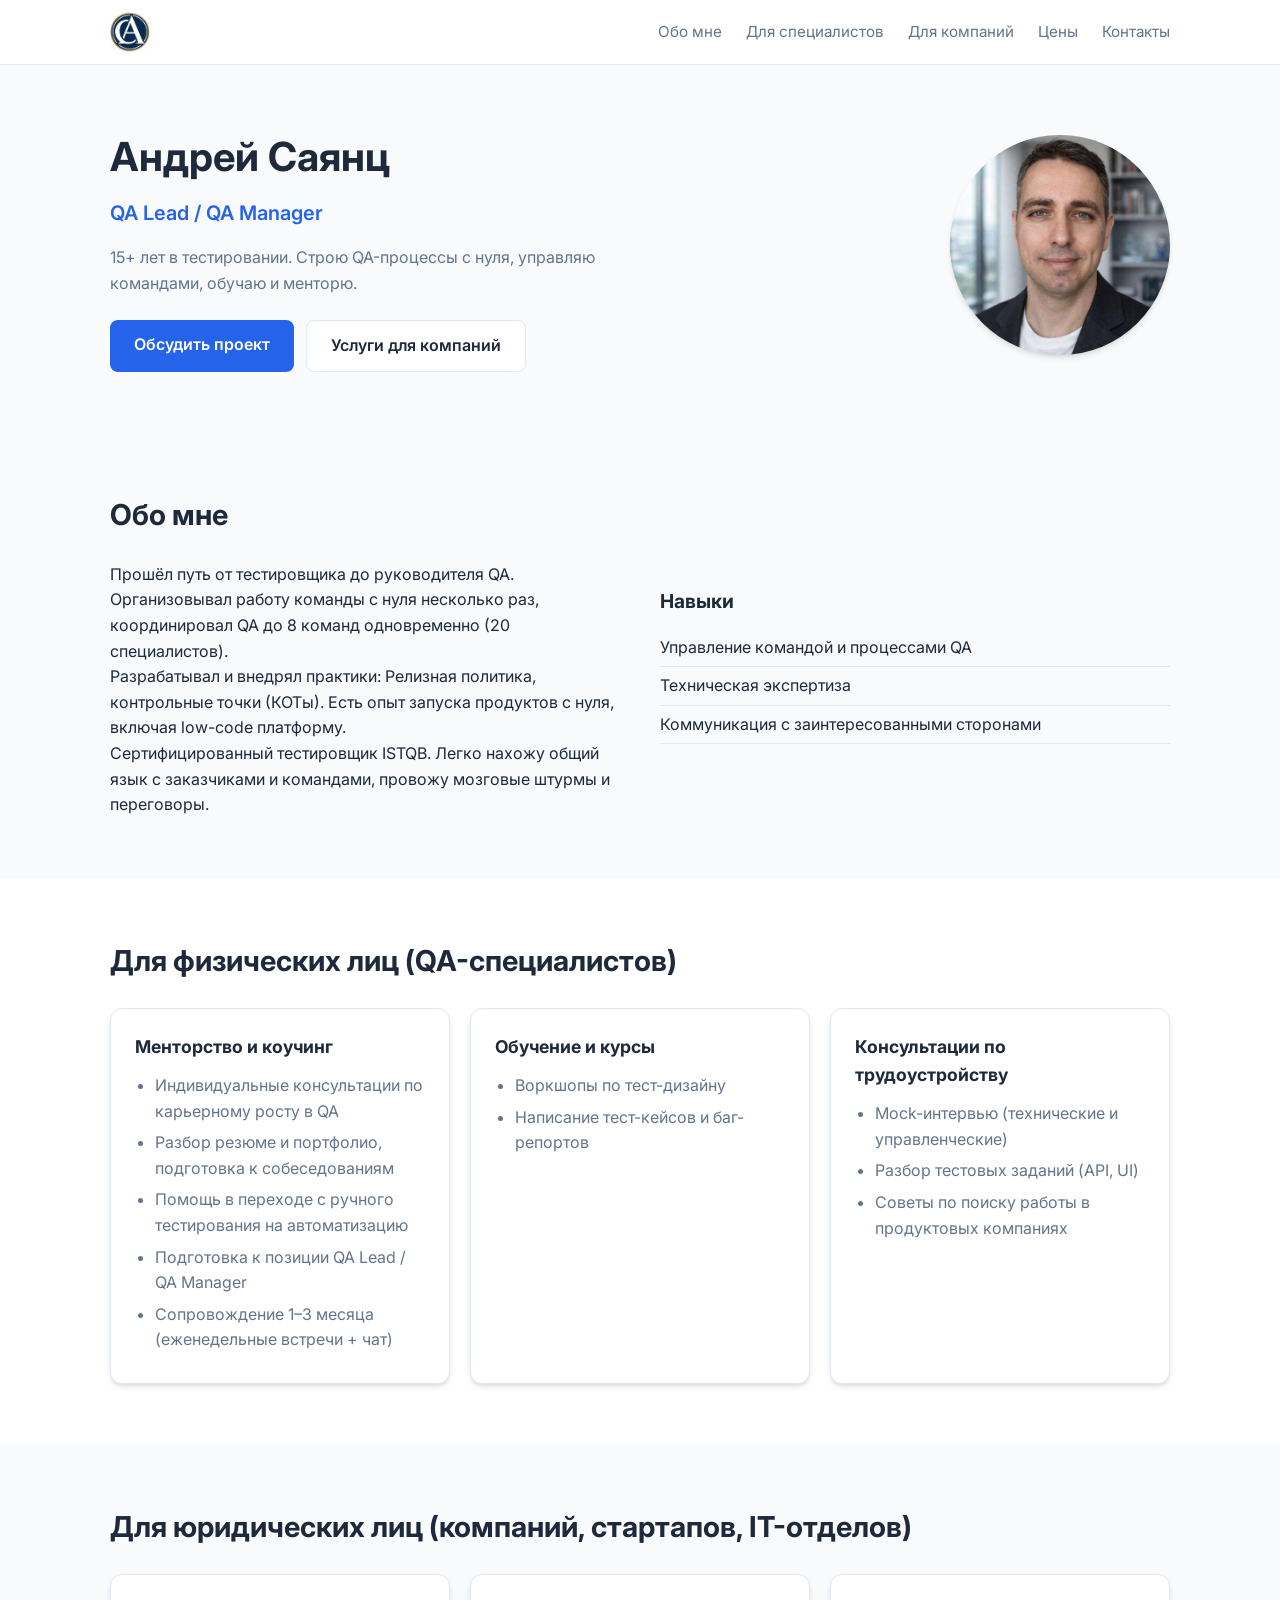
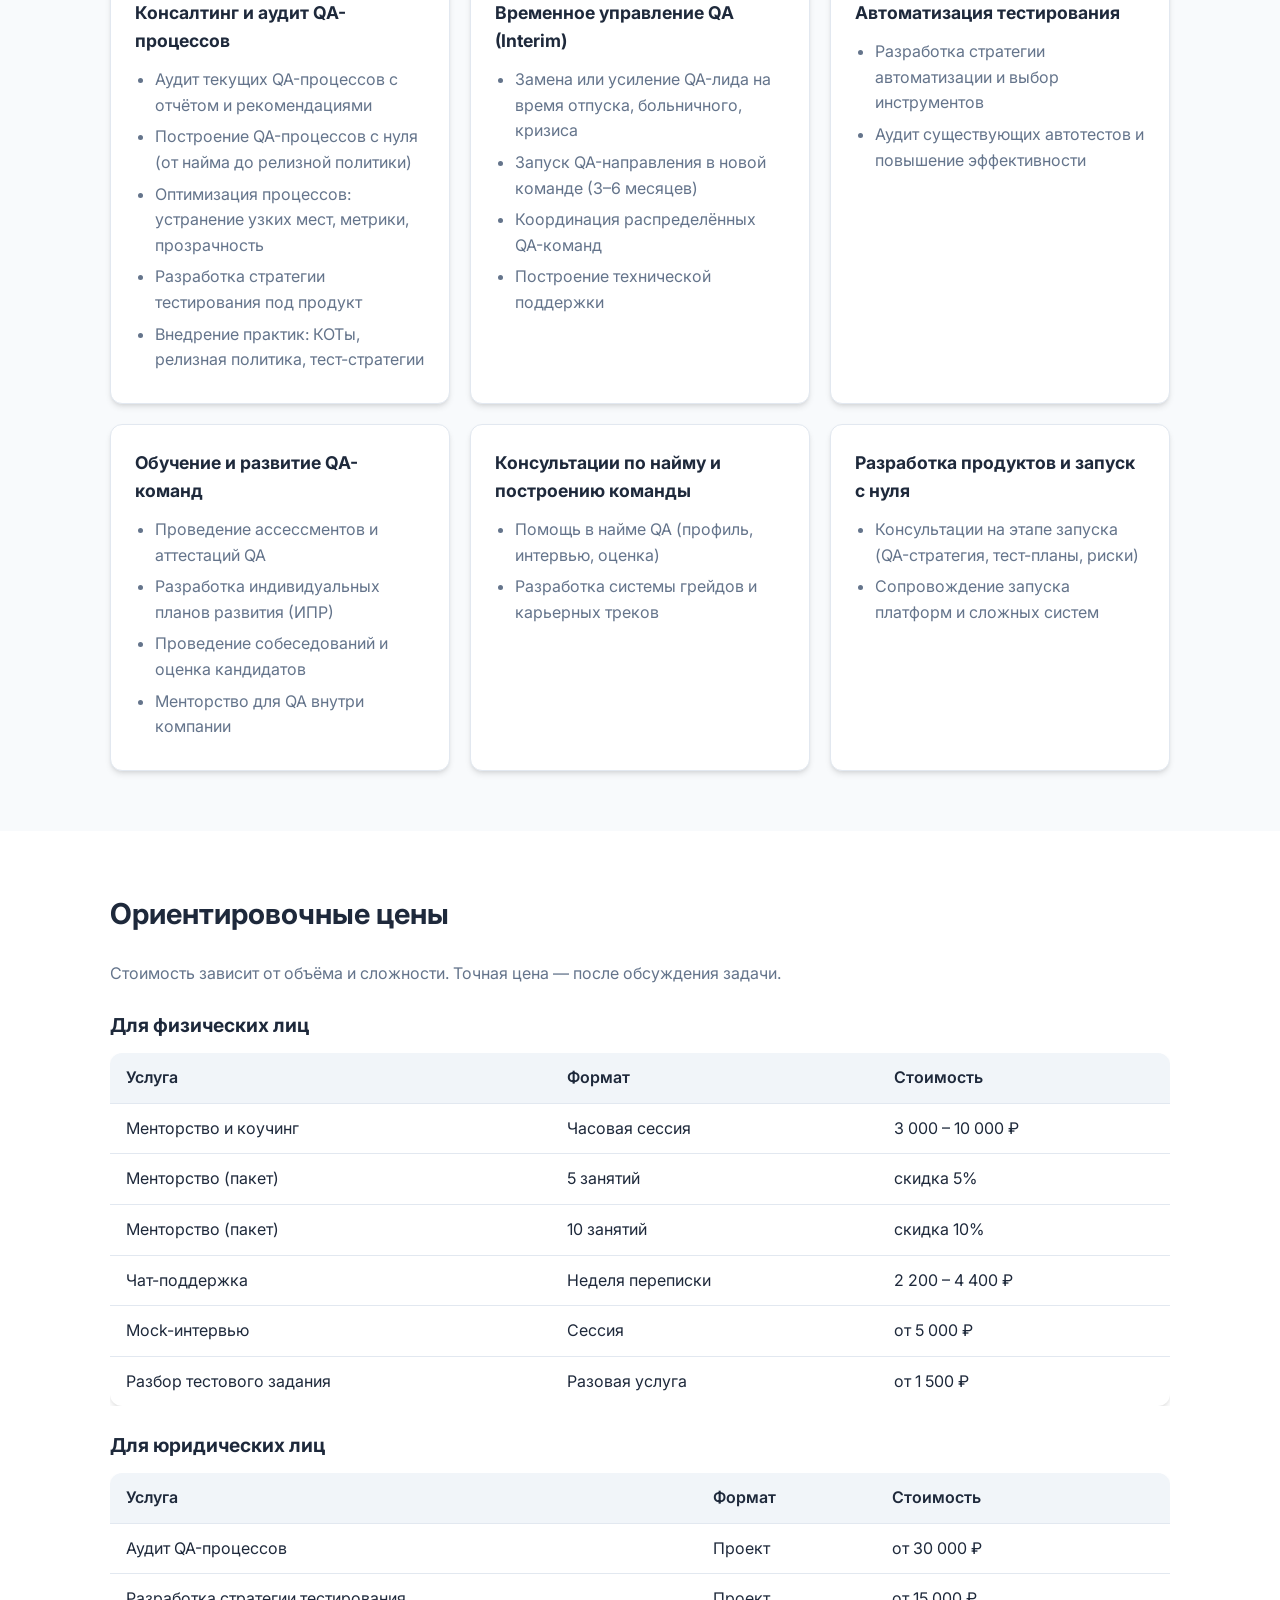
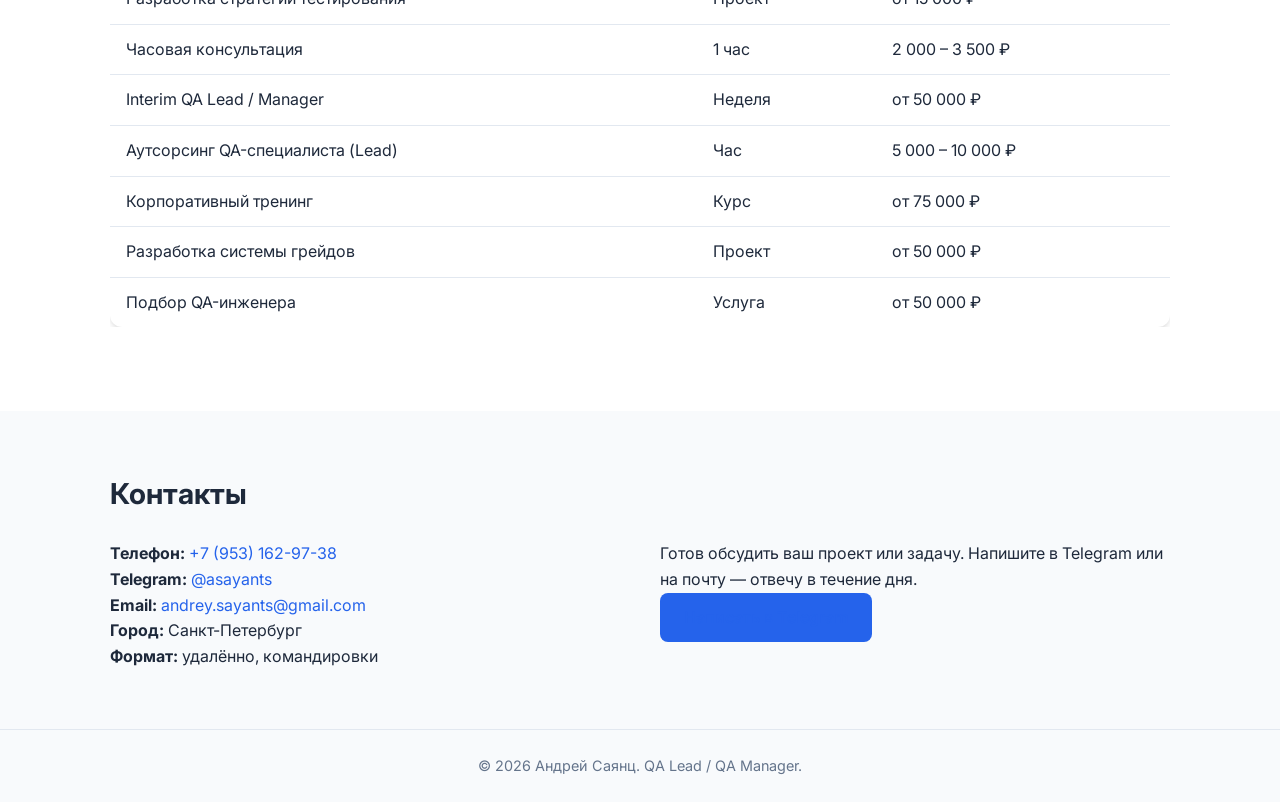
==== commit 6e91220b: "Update index.html" ====
--- a/index.html
+++ b/index.html
@@ -15,7 +15,7 @@
   <header class="header">
     <div class="container header-container">
       <a href="#" class="logo">
-      <img src="images/logoSAsmall.png" alt="Андрей Саянц">
+      <img src="images/logoSAsmall.png" alt="Логотип Андрея Саянца">
       </a>
       <nav class="nav">
         <a href="#about">Обо мне</a>
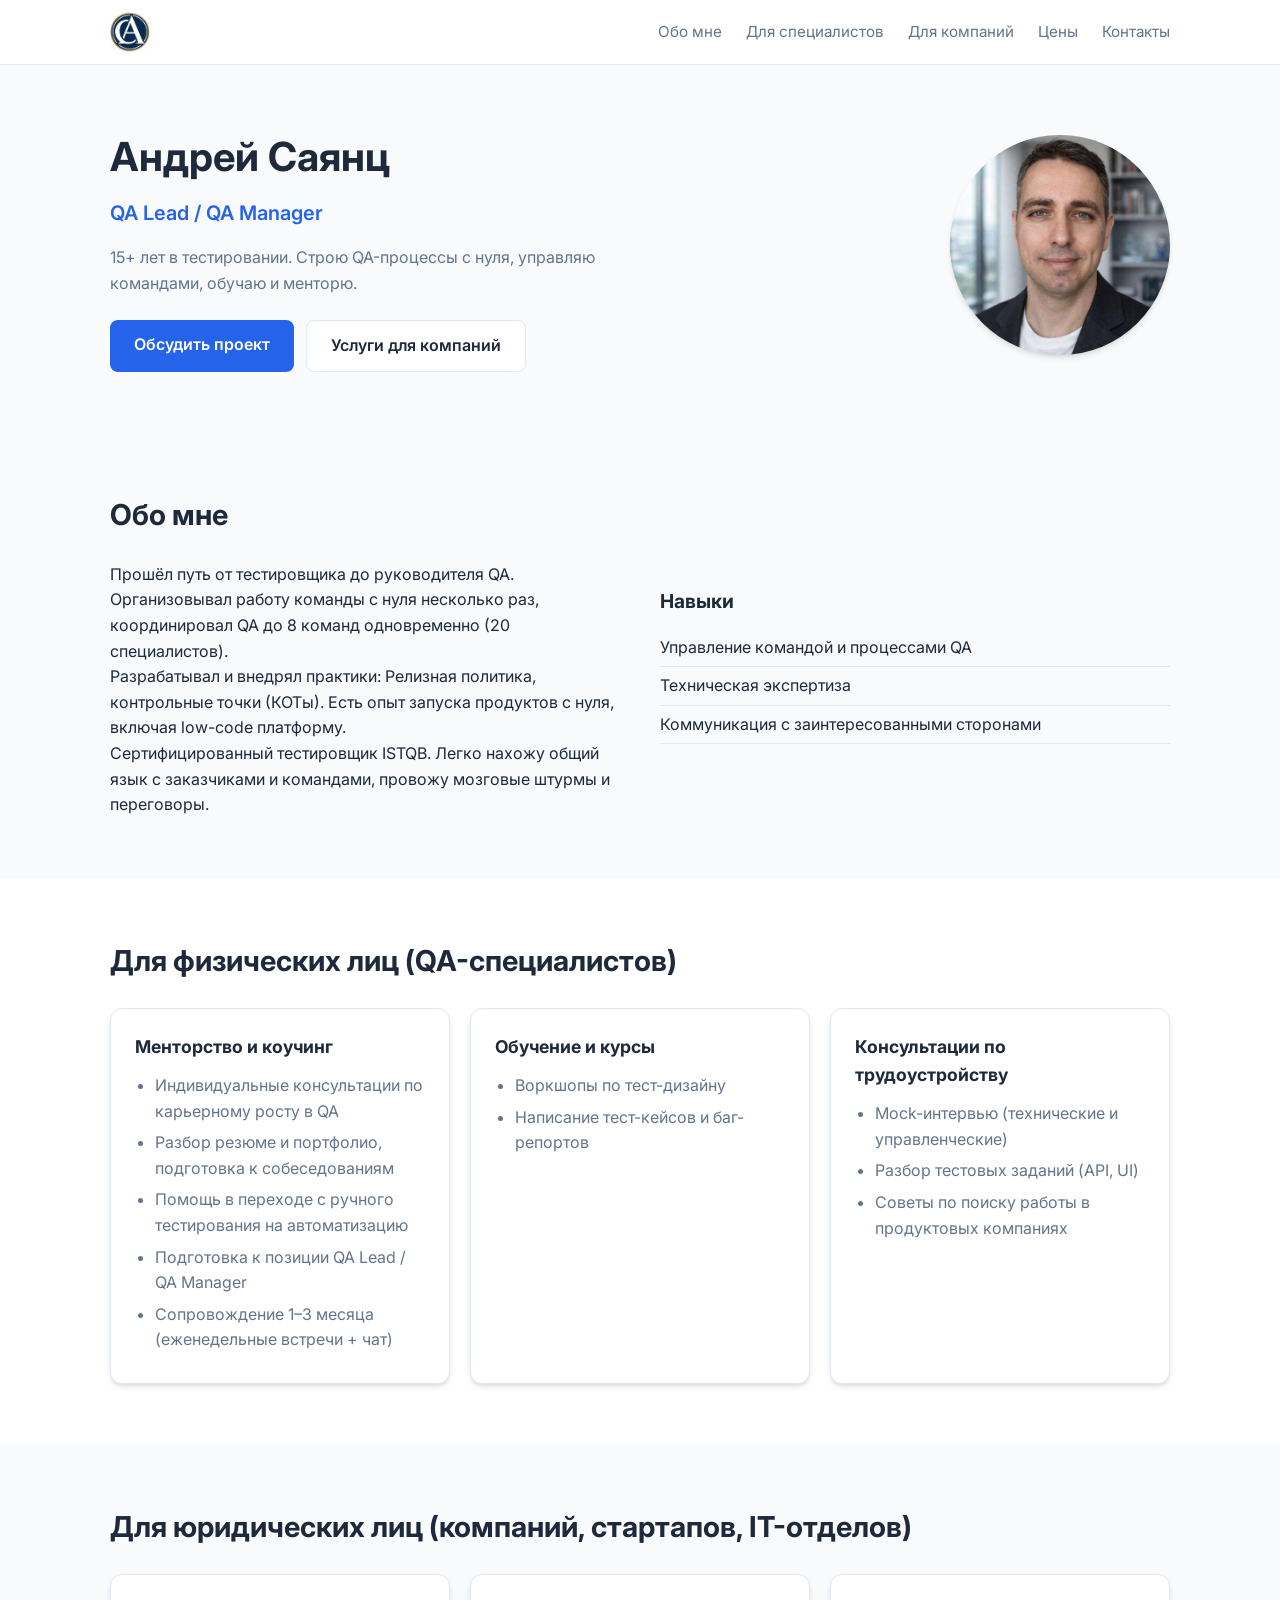
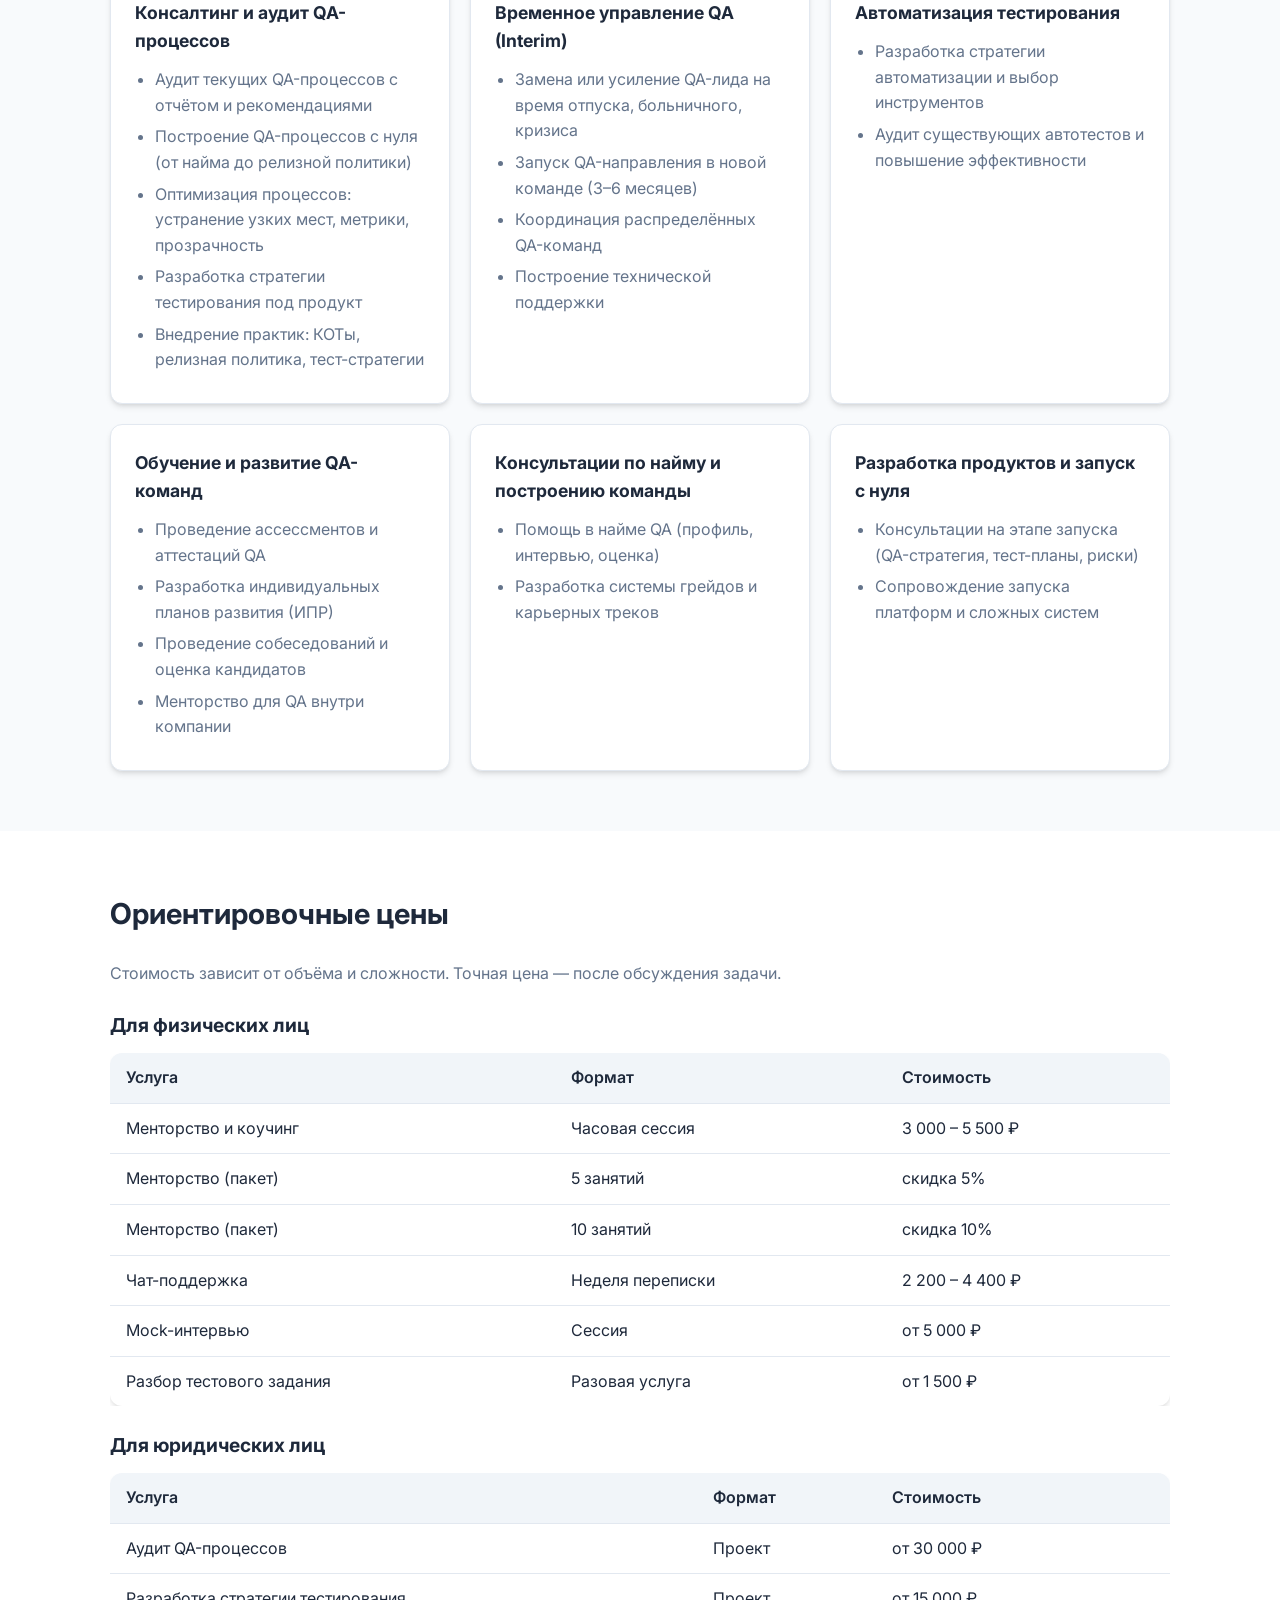
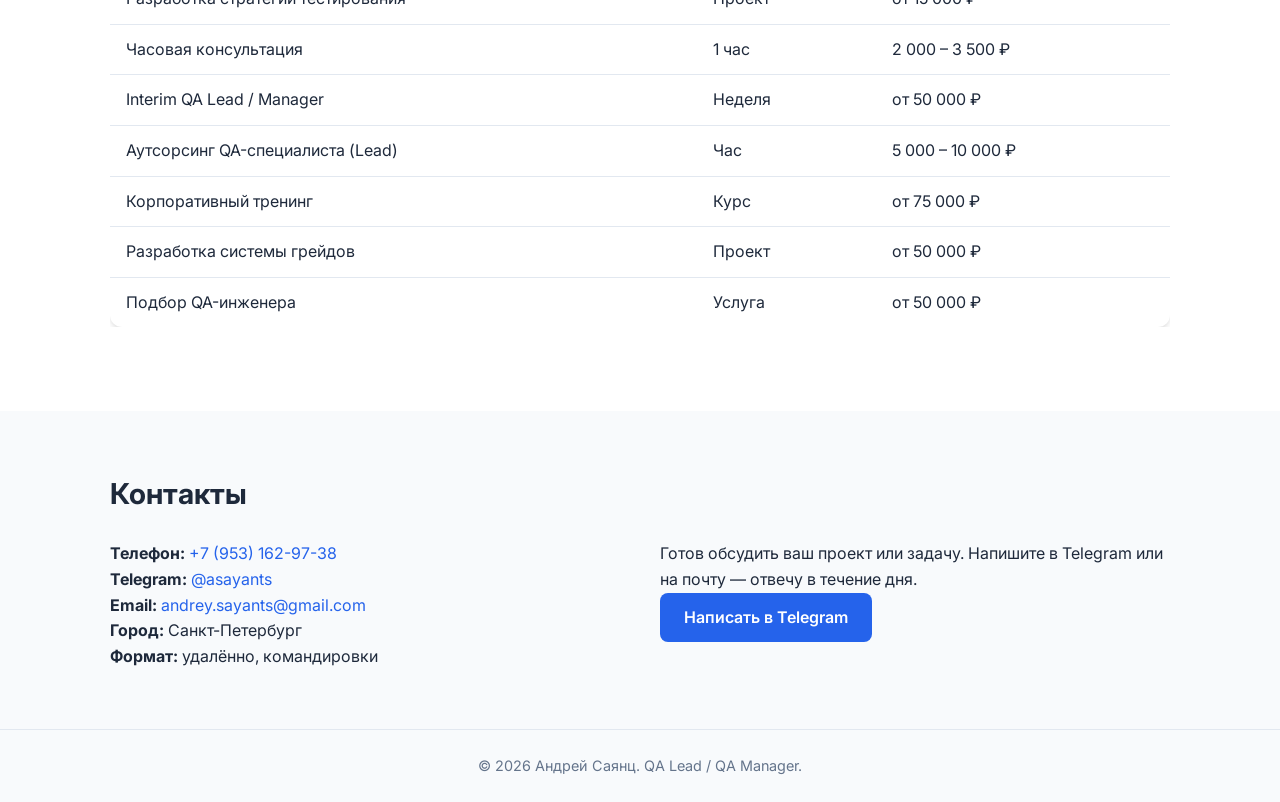
==== commit 7ce3dde6: "Update index.html" ====
--- a/index.html
+++ b/index.html
@@ -168,7 +168,7 @@
           <table>
             <thead><tr><th>Услуга</th><th>Формат</th><th>Стоимость</th></tr></thead>
             <tbody>
-              <tr><td>Менторство и коучинг</td><td>Часовая сессия</td><td>3 000 – 10 000 ₽</td></tr>
+              <tr><td>Менторство и коучинг</td><td>Часовая сессия</td><td>3 000 – 5 500 ₽</td></tr>
               <tr><td>Менторство (пакет)</td><td>5 занятий</td><td>скидка 5%</td></tr>
               <tr><td>Менторство (пакет)</td><td>10 занятий</td><td>скидка 10%</td></tr>
               <tr><td>Чат-поддержка</td><td>Неделя переписки</td><td>2 200 – 4 400 ₽</td></tr>
--- a/style.css
+++ b/style.css
@@ -57,7 +57,7 @@
 tr:last-child td { border-bottom: none; }
 .pricing-note { color: var(--muted); margin-bottom: 16px; }
 .contacts-grid { display: grid; grid-template-columns: 1fr 1fr; gap: 40px; }
-.contacts-grid a { color: var(--primary); text-decoration: none; }
+.contacts-grid a:not(.btn) { color: var(--primary); text-decoration: none; }
 .contacts-grid a:hover { text-decoration: underline; }
 .footer { padding: 24px 0; text-align: center; color: var(--muted); font-size: 0.9rem; border-top: 1px solid var(--border); }
 @media (max-width: 768px) {
